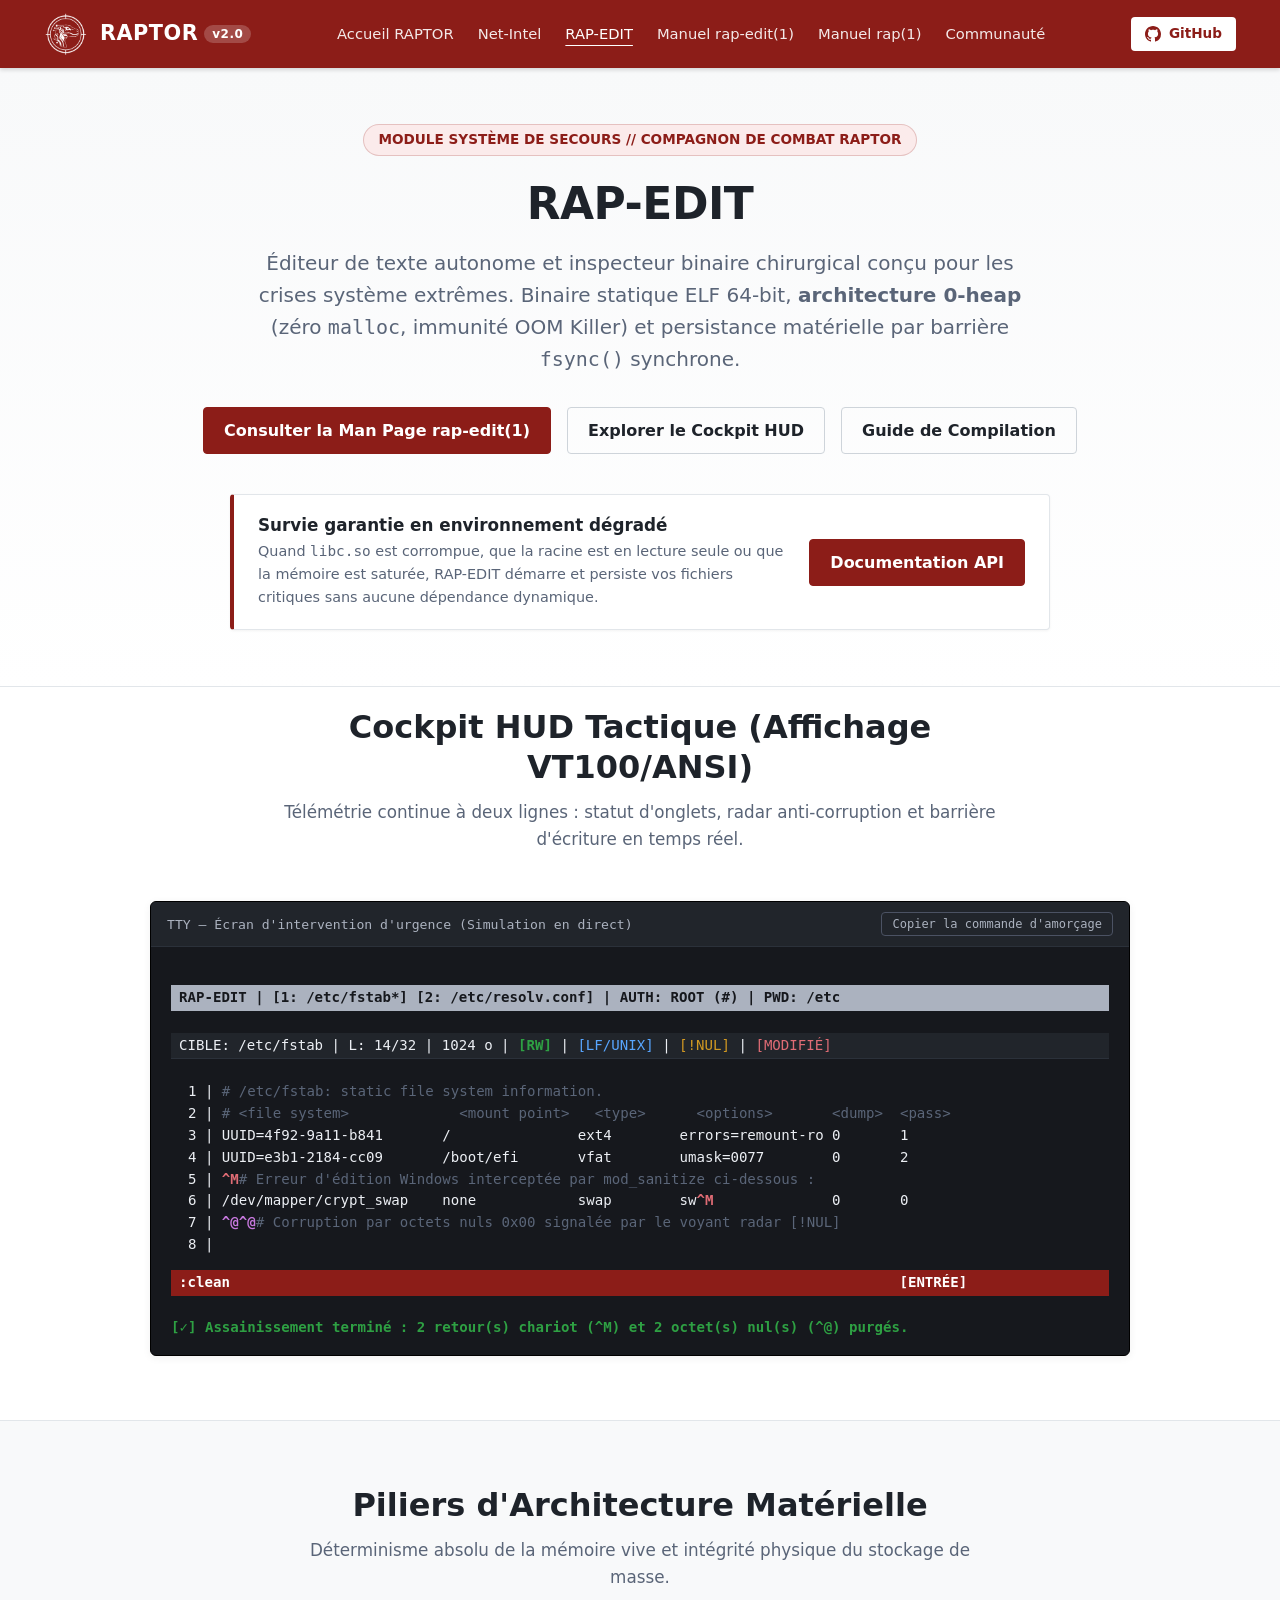
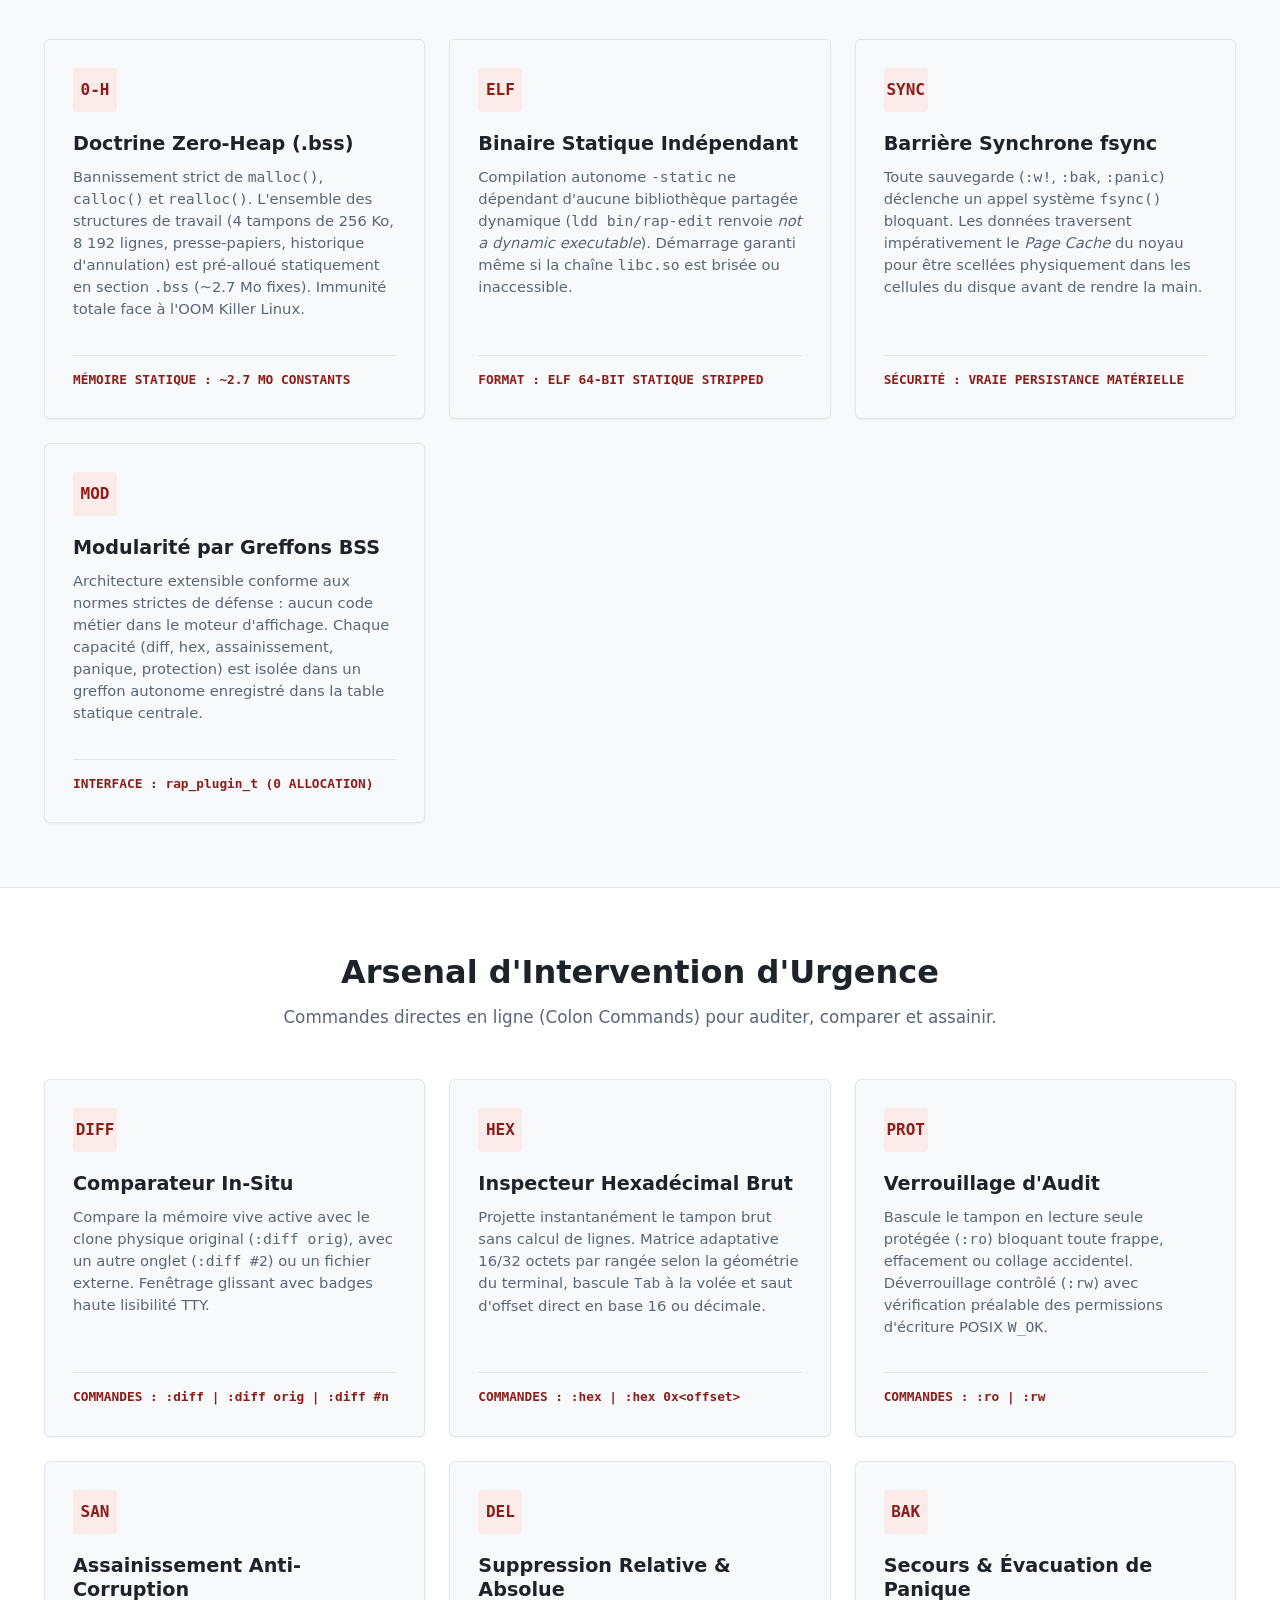
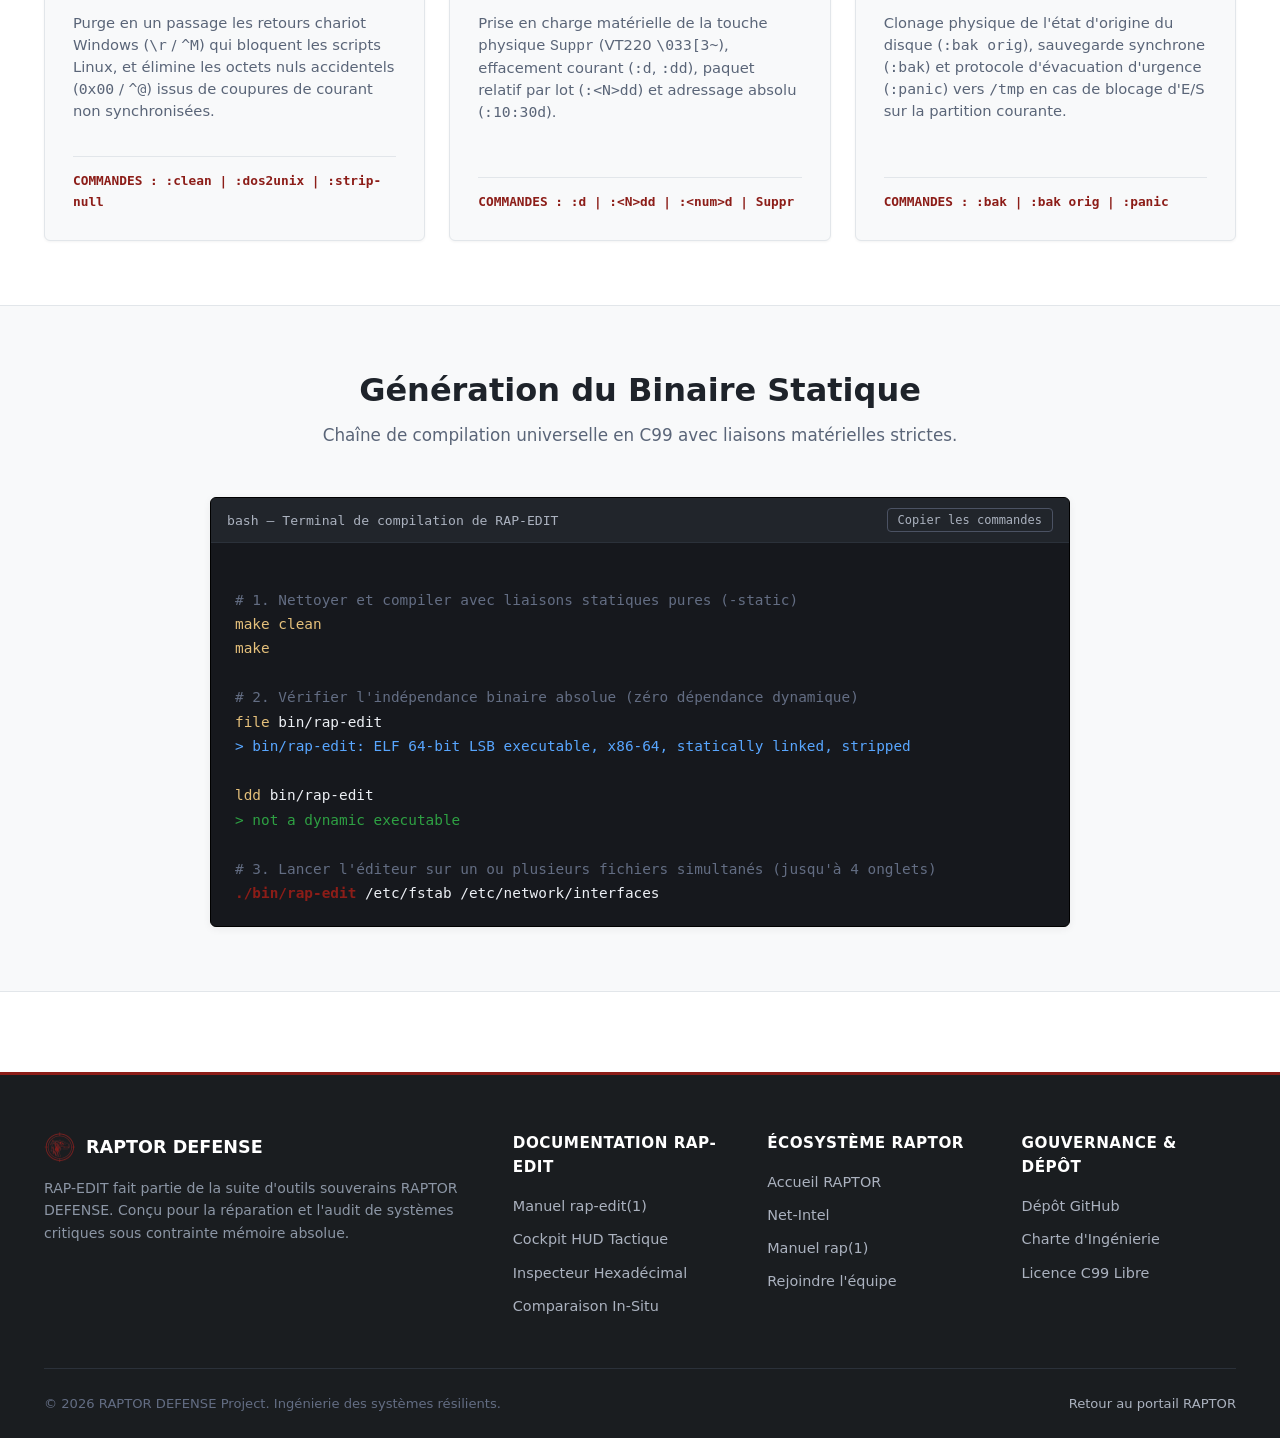
==== docs/rap-editor/index.html @ 2ef3d3d4 "ajout de rap-editor web ajout de rap-editor web" ====
<!-- ==========================================================================
 * NOM DU SCRIPT   : docs/rap-editor/index.html
 * RÉVISION        : Rev 1.0 (2026-11-01)
 * PROJET          : RAPTOR DEFENSE v2.0 // Vitrine & Manifeste RAP-EDIT
 * RESPONSABILITÉ  : Page d'accueil officielle du compagnon de sauvetage RAP-EDIT.
 *                   Présentation de la doctrine 0-heap, simulation du Cockpit HUD,
 *                   grille des 6 modules de crise et guide de compilation statique.
 *
 * BLOC DESCRIPTIF DES NOUVELLES INTÉGRATIONS (Rev 1.0) :
 *   - Intégration du simulateur visuel TTY (.man-viewer-box) reproduisant fidèlement
 *     le Cockpit HUD à 2 lignes (onglets, droits [RO]/[RW], radar anti-corruption).
 *   - Grille des 4 piliers d'ingénierie (0-Heap BSS, Binaire ELF statique, fsync, O(1)).
 *   - Matrice des 6 outils d'intervention d'urgence (:diff, :hex, :ro/:rw, :clean, etc.).
 *   - Menu responsive unifié pointant vers le socle RAPTOR et le manuel dédié.
 * ========================================================================== -->
<!DOCTYPE html>
<html lang="fr">
<head>
    <meta charset="UTF-8">
    <meta name="viewport" content="width=device-width, initial-scale=1.0">
    <title>RAP-EDIT // Éditeur & Inspecteur de Secours (RAPTOR DEFENSE)</title>
    <meta name="description" content="Éditeur de texte et d'inspection binaire de secours pour Linux. Binaire statique ELF 64-bit autonome, architecture 0-heap BSS et barrière fsync.">
    <link rel="stylesheet" href="../css/raptor-core.css">
    <link rel="icon" type="image/png" href="../raptor-icon.png">
</head>
<body>

    <!-- ======================================================================
         1. EN-TÊTE INSTITUTIONNEL UNIFIÉ
         ====================================================================== -->
    <header class="raptor-header">
        <div class="container">
            <a href="../index.html" class="raptor-brand">
                <img src="../raptor-icon.png" alt="Logo Officiel RAPTOR DEFENSE">
                <span>RAPTOR<span class="version-badge">v2.0</span></span>
            </a>

            <nav class="raptor-nav" id="raptorNav">
                <a href="../index.html">Accueil RAPTOR</a>
                <a href="../intel.html">Net-Intel</a>
                <a href="index.html" class="active">RAP-EDIT</a>
                <a href="man.html">Manuel rap-edit(1)</a>
                <a href="../man.html">Manuel rap(1)</a>
                <a href="../community.html">Communauté</a>
            </nav>

            <div class="raptor-header-actions">
                <a href="https://github.com/BINOKUB-GAME/RAPTOR" target="_blank" rel="noopener" class="btn-github">
                    <svg width="16" height="16" viewBox="0 0 24 24" fill="currentColor">
                        <path d="M12 0C5.37 0 0 5.37 0 12c0 5.31 3.435 9.795 8.205 11.385.6.105.825-.255.825-.57 0-.285-.015-1.23-.015-2.235-3.015.555-3.795-.735-4.035-1.41-.135-.345-.72-1.41-1.23-1.695-.42-.225-1.02-.78-.015-.795.945-.015 1.62.87 1.845 1.23 1.08 1.815 2.805 1.305 3.495.99.105-.78.42-1.305.765-1.605-2.67-.3-5.46-1.335-5.46-5.925 0-1.305.465-2.385 1.23-3.225-.12-.3-.54-1.53.12-3.18 0 0 1.005-.315 3.3 1.23.96-.27 1.98-.405 3-.405s2.04.135 3 .405c2.295-1.56 3.3-1.23 3.3-1.23.66 1.65.24 2.88.12 3.18.765.84 1.23 1.905 1.23 3.225 0 4.605-2.805 5.625-5.475 5.925.435.375.81 1.095.81 2.22 0 1.605-.015 2.895-.015 3.3 0 .315.225.69.825.57A12.02 12.02 0 0 0 24 12c0-6.63-5.37-12-12-12z"/>
                    </svg>
                    GitHub
                </a>

                <button class="raptor-hamburger" id="navToggle" aria-label="Afficher le menu" aria-expanded="false">
                    <span></span>
                    <span></span>
                    <span></span>
                </button>
            </div>
        </div>
    </header>

    <!-- ======================================================================
         2. BANNIÈRE HERO & DOCTRINE OPÉRATIONNELLE
         ====================================================================== -->
    <section class="raptor-hero">
        <div class="container">
            <div class="raptor-hero-badge">
                MODULE SYSTÈME DE SECOURS // COMPAGNON DE COMBAT RAPTOR
            </div>
            <h1>RAP-EDIT</h1>
            <p class="raptor-hero-subtitle">
                Éditeur de texte autonome et inspecteur binaire chirurgical conçu pour les crises système extrêmes.
                Binaire statique ELF 64-bit, <strong>architecture 0-heap</strong> (zéro <code>malloc</code>, immunité OOM Killer)
                et persistance matérielle par barrière <code>fsync()</code> synchrone.
            </p>

            <div class="raptor-hero-actions">
                <a href="man.html" class="btn-primary">Consulter la Man Page rap-edit(1)</a>
                <a href="#cockpit" class="btn-secondary">Explorer le Cockpit HUD</a>
                <a href="#compilation" class="btn-secondary">Guide de Compilation</a>
            </div>

            <div class="raptor-join-banner">
                <div class="raptor-join-content">
                    <h3>Survie garantie en environnement dégradé</h3>
                    <p>
                        Quand <code>libc.so</code> est corrompue, que la racine est en lecture seule ou que la mémoire est saturée,
                        RAP-EDIT démarre et persiste vos fichiers critiques sans aucune dépendance dynamique.
                    </p>
                </div>
                <a href="man.html" class="btn-primary" style="white-space: nowrap;">Documentation API</a>
            </div>
        </div>
    </section>

    <!-- ======================================================================
         3. SIMULATEUR TTY DU COCKPIT HUD
         ====================================================================== -->
    <section class="raptor-section" id="cockpit" style="padding-top: 20px;">
        <div class="container">
            <div class="section-header">
                <h2>Cockpit HUD Tactique (Affichage VT100/ANSI)</h2>
                <p>Télémétrie continue à deux lignes : statut d'onglets, radar anti-corruption et barrière d'écriture en temps réel.</p>
            </div>

            <div class="man-viewer-box" style="max-width: 980px; margin: 0 auto;">
                <div class="man-viewer-header">
                    <span class="man-viewer-title">TTY — Écran d'intervention d'urgence (Simulation en direct)</span>
                    <button class="man-btn-copy" onclick="navigator.clipboard.writeText('./bin/rap-edit /etc/fstab /etc/resolv.conf')">Copier la commande d'amorçage</button>
                </div>
                <div class="man-content" style="padding: 16px 20px; font-size: 0.88rem; line-height: 1.55;">
<span style="background-color: #ABB2BF; color: #16181D; font-weight: bold; display: block; padding: 2px 8px; width: 100%;">RAP-EDIT | [1: /etc/fstab*] [2: /etc/resolv.conf] | AUTH: ROOT (#) | PWD: /etc</span>
<span style="background-color: #21252B; color: #ECEFF4; display: block; padding: 2px 8px; width: 100%; border-bottom: 1px solid #2B313A;">CIBLE: /etc/fstab | L: 14/32 | 1024 o | <span style="color: #2EA043; font-weight: bold;">[RW]</span> | <span style="color: #58A6FF;">[LF/UNIX]</span> | <span style="color: #D29922;">[!NUL]</span> | <span style="color: #E06C75;">[MODIFIÉ]</span></span>
  1 | <span style="color: #5A6578;"># /etc/fstab: static file system information.</span>
  2 | <span style="color: #5A6578;"># &lt;file system&gt;             &lt;mount point&gt;   &lt;type&gt;      &lt;options&gt;       &lt;dump&gt;  &lt;pass&gt;</span>
  3 | UUID=4f92-9a11-b841       /               ext4        errors=remount-ro 0       1
  4 | UUID=e3b1-2184-cc09       /boot/efi       vfat        umask=0077        0       2
  5 | <span style="color: #E06C75; font-weight: bold;">^M</span><span style="color: #5A6578;"># Erreur d'édition Windows interceptée par mod_sanitize ci-dessous :</span>
  6 | /dev/mapper/crypt_swap    none            swap        sw<span style="color: #E06C75; font-weight: bold;">^M</span>              0       0
  7 | <span style="color: #C678DD; font-weight: bold;">^@^@</span><span style="color: #5A6578;"># Corruption par octets nuls 0x00 signalée par le voyant radar [!NUL]</span>
  8 |
<span style="background-color: #8C1D18; color: #FFFFFF; font-weight: bold; display: block; padding: 2px 8px; margin-top: 14px;">:clean                                                                               [ENTRÉE]</span>
<span style="color: #2EA043; font-weight: bold;">[✓] Assainissement terminé : 2 retour(s) chariot (^M) et 2 octet(s) nul(s) (^@) purgés.</span></div>
            </div>
        </div>
    </section>

    <!-- ======================================================================
         4. LES 4 PILIERS D'INGÉNIERIE SOUVERAINE
         ====================================================================== -->
    <section class="raptor-section" style="background-color: var(--color-bg-surface); border-top: 1px solid var(--color-border); border-bottom: 1px solid var(--color-border);">
        <div class="container">
            <div class="section-header">
                <h2>Piliers d'Architecture Matérielle</h2>
                <p>Déterminisme absolu de la mémoire vive et intégrité physique du stockage de masse.</p>
            </div>

            <div class="cards-grid">
                <div class="raptor-card">
                    <div class="card-icon">0-H</div>
                    <h3>Doctrine Zero-Heap (.bss)</h3>
                    <p>
                        Bannissement strict de <code>malloc()</code>, <code>calloc()</code> et <code>realloc()</code>.
                        L'ensemble des structures de travail (4 tampons de 256 Ko, 8 192 lignes, presse-papiers, historique d'annulation)
                        est pré-alloué statiquement en section <code>.bss</code> (~2.7 Mo fixes). Immunité totale face à l'OOM Killer Linux.
                    </p>
                    <div class="card-footer-tag">MÉMOIRE STATIQUE : ~2.7 MO CONSTANTS</div>
                </div>

                <div class="raptor-card">
                    <div class="card-icon">ELF</div>
                    <h3>Binaire Statique Indépendant</h3>
                    <p>
                        Compilation autonome <code>-static</code> ne dépendant d'aucune bibliothèque partagée dynamique
                        (<code>ldd bin/rap-edit</code> renvoie <em>not a dynamic executable</em>). Démarrage garanti même si la chaîne
                        <code>libc.so</code> est brisée ou inaccessible.
                    </p>
                    <div class="card-footer-tag">FORMAT : ELF 64-BIT STATIQUE STRIPPED</div>
                </div>

                <div class="raptor-card">
                    <div class="card-icon">SYNC</div>
                    <h3>Barrière Synchrone fsync</h3>
                    <p>
                        Toute sauvegarde (<code>:w!</code>, <code>:bak</code>, <code>:panic</code>) déclenche un appel système <code>fsync()</code>
                        bloquant. Les données traversent impérativement le <em>Page Cache</em> du noyau pour être scellées physiquement
                        dans les cellules du disque avant de rendre la main.
                    </p>
                    <div class="card-footer-tag">SÉCURITÉ : VRAIE PERSISTANCE MATÉRIELLE</div>
                </div>

                <div class="raptor-card">
                    <div class="card-icon">MOD</div>
                    <h3>Modularité par Greffons BSS</h3>
                    <p>
                        Architecture extensible conforme aux normes strictes de défense : aucun code métier dans le moteur d'affichage.
                        Chaque capacité (diff, hex, assainissement, panique, protection) est isolée dans un greffon autonome
                        enregistré dans la table statique centrale.
                    </p>
                    <div class="card-footer-tag">INTERFACE : rap_plugin_t (0 ALLOCATION)</div>
                </div>
            </div>
        </div>
    </section>

    <!-- ======================================================================
         5. LA BOÎTE À OUTILS DE CRISE (COMMANDES TACTIQUES)
         ====================================================================== -->
    <section class="raptor-section">
        <div class="container">
            <div class="section-header">
                <h2>Arsenal d'Intervention d'Urgence</h2>
                <p>Commandes directes en ligne (Colon Commands) pour auditer, comparer et assainir.</p>
            </div>

            <div class="cards-grid">
                <div class="raptor-card">
                    <div class="card-icon">DIFF</div>
                    <h3>Comparateur In-Situ</h3>
                    <p>
                        Compare la mémoire vive active avec le clone physique original (<code>:diff orig</code>), avec un autre onglet
                        (<code>:diff #2</code>) ou un fichier externe. Fenêtrage glissant avec badges haute lisibilité TTY.
                    </p>
                    <div class="card-footer-tag">COMMANDES : :diff | :diff orig | :diff #n</div>
                </div>

                <div class="raptor-card">
                    <div class="card-icon">HEX</div>
                    <h3>Inspecteur Hexadécimal Brut</h3>
                    <p>
                        Projette instantanément le tampon brut sans calcul de lignes. Matrice adaptative 16/32 octets par rangée selon la géométrie du terminal, bascule <kbd>Tab</kbd> à la volée et saut d'offset direct en base 16 ou décimale.
                    </p>
                    <div class="card-footer-tag">COMMANDES : :hex | :hex 0x&lt;offset&gt;</div>
                </div>

                <div class="raptor-card">
                    <div class="card-icon">PROT</div>
                    <h3>Verrouillage d'Audit</h3>
                    <p>
                        Bascule le tampon en lecture seule protégée (<code>:ro</code>) bloquant toute frappe, effacement ou collage accidentel.
                        Déverrouillage contrôlé (<code>:rw</code>) avec vérification préalable des permissions d'écriture POSIX <code>W_OK</code>.
                    </p>
                    <div class="card-footer-tag">COMMANDES : :ro | :rw</div>
                </div>

                <div class="raptor-card">
                    <div class="card-icon">SAN</div>
                    <h3>Assainissement Anti-Corruption</h3>
                    <p>
                        Purge en un passage les retours chariot Windows (<code>\r</code> / <code>^M</code>) qui bloquent les scripts Linux,
                        et élimine les octets nuls accidentels (<code>0x00</code> / <code>^@</code>) issus de coupures de courant non synchronisées.
                    </p>
                    <div class="card-footer-tag">COMMANDES : :clean | :dos2unix | :strip-null</div>
                </div>

                <div class="raptor-card">
                    <div class="card-icon">DEL</div>
                    <h3>Suppression Relative & Absolue</h3>
                    <p>
                        Prise en charge matérielle de la touche physique <kbd>Suppr</kbd> (VT220 <code>\033[3~</code>), effacement courant
                        (<code>:d</code>, <code>:dd</code>), paquet relatif par lot (<code>:&lt;N&gt;dd</code>) et adressage absolu (<code>:10:30d</code>).
                    </p>
                    <div class="card-footer-tag">COMMANDES : :d | :&lt;N&gt;dd | :&lt;num&gt;d | Suppr</div>
                </div>

                <div class="raptor-card">
                    <div class="card-icon">BAK</div>
                    <h3>Secours & Évacuation de Panique</h3>
                    <p>
                        Clonage physique de l'état d'origine du disque (<code>:bak orig</code>), sauvegarde synchrone (<code>:bak</code>)
                        et protocole d'évacuation d'urgence (<code>:panic</code>) vers <code>/tmp</code> en cas de blocage d'E/S sur la partition courante.
                    </p>
                    <div class="card-footer-tag">COMMANDES : :bak | :bak orig | :panic</div>
                </div>
            </div>
        </div>
    </section>

    <!-- ======================================================================
         6. COMPILATION & ESSAIS TACTIQUES
         ====================================================================== -->
    <section class="raptor-section" id="compilation" style="background-color: var(--color-bg-surface); border-top: 1px solid var(--color-border); border-bottom: 1px solid var(--color-border);">
        <div class="container">
            <div class="section-header">
                <h2>Génération du Binaire Statique</h2>
                <p>Chaîne de compilation universelle en C99 avec liaisons matérielles strictes.</p>
            </div>

            <div class="man-viewer-box" style="max-width: 860px; margin: 0 auto;">
                <div class="man-viewer-header">
                    <span class="man-viewer-title">bash — Terminal de compilation de RAP-EDIT</span>
                    <button class="man-btn-copy" onclick="navigator.clipboard.writeText('make clean\nmake\n./bin/rap-edit /etc/fstab')">Copier les commandes</button>
                </div>
                <div class="man-content" style="padding: 20px 24px;">
<span style="color: #636D83;"># 1. Nettoyer et compiler avec liaisons statiques pures (-static)</span>
<span style="color: #E5C07B;">make clean</span>
<span style="color: #E5C07B;">make</span>

<span style="color: #636D83;"># 2. Vérifier l'indépendance binaire absolue (zéro dépendance dynamique)</span>
<span style="color: #E5C07B;">file</span> bin/rap-edit
<span style="color: #58A6FF;">&gt; bin/rap-edit: ELF 64-bit LSB executable, x86-64, statically linked, stripped</span>

<span style="color: #E5C07B;">ldd</span> bin/rap-edit
<span style="color: #2EA043;">&gt; not a dynamic executable</span>

<span style="color: #636D83;"># 3. Lancer l'éditeur sur un ou plusieurs fichiers simultanés (jusqu'à 4 onglets)</span>
<span style="color: #8C1D18; font-weight: bold;">./bin/rap-edit</span> /etc/fstab /etc/network/interfaces</div>
            </div>
        </div>
    </section>

    <!-- ======================================================================
         7. PIED DE PAGE INSTITUTIONNEL
         ====================================================================== -->
    <footer class="raptor-footer">
        <div class="container">
            <div class="footer-grid">
                <div class="footer-col">
                    <div style="display: flex; align-items: center; gap: 10px; margin-bottom: 14px;">
                        <img src="../raptor-icon.png" alt="RAPTOR Logo" style="height: 32px; width: 32px; border-radius: 50%;">
                        <span style="color: #FFFFFF; font-weight: 700; font-size: 1.1rem;">RAPTOR DEFENSE</span>
                    </div>
                    <p style="font-size: 0.88rem; line-height: 1.6; color: #8C96A5;">
                        RAP-EDIT fait partie de la suite d'outils souverains RAPTOR DEFENSE.
                        Conçu pour la réparation et l'audit de systèmes critiques sous contrainte mémoire absolue.
                    </p>
                </div>

                <div class="footer-col">
                    <h5>Documentation RAP-EDIT</h5>
                    <ul>
                        <li><a href="man.html">Manuel rap-edit(1)</a></li>
                        <li><a href="man.html#hud">Cockpit HUD Tactique</a></li>
                        <li><a href="man.html#hex">Inspecteur Hexadécimal</a></li>
                        <li><a href="man.html#diff">Comparaison In-Situ</a></li>
                    </ul>
                </div>

                <div class="footer-col">
                    <h5>Écosystème RAPTOR</h5>
                    <ul>
                        <li><a href="../index.html">Accueil RAPTOR</a></li>
                        <li><a href="../intel.html">Net-Intel</a></li>
                        <li><a href="../man.html">Manuel rap(1)</a></li>
                        <li><a href="../community.html">Rejoindre l'équipe</a></li>
                    </ul>
                </div>

                <div class="footer-col">
                    <h5>Gouvernance & Dépôt</h5>
                    <ul>
                        <li><a href="https://github.com/BINOKUB-GAME/RAPTOR" target="_blank" rel="noopener">Dépôt GitHub</a></li>
                        <li><a href="../community.html#charte">Charte d'Ingénierie</a></li>
                        <li><a href="../community.html#licence">Licence C99 Libre</a></li>
                    </ul>
                </div>
            </div>

            <div class="footer-bottom">
                <div>&copy; 2026 RAPTOR DEFENSE Project. Ingénierie des systèmes résilients.</div>
                <div><a href="../index.html" style="color: #ABB2BF;">Retour au portail RAPTOR</a></div>
            </div>
        </div>
    </footer>

    <script>
        (function() {
            var toggle = document.getElementById('navToggle');
            var nav = document.getElementById('raptorNav');
            if (toggle && nav) {
                toggle.addEventListener('click', function() {
                    var isOpen = nav.classList.toggle('open');
                    toggle.setAttribute('aria-expanded', isOpen);
                });
            }
        })();
    </script>
</body>
</html>
---- docs/css/raptor-core.css ----
/* ============================================================================
 * NOM DU SCRIPT   : docs/css/raptor-core.css
 * RÉVISION        : Rev 1.4
 * PROJET          : RAPTOR DEFENSE v2.0 // Portail Officiel & Hub Développeurs
 * RESPONSABILITÉ  : Socle stylistique global, variables graphiques souveraines,
 *                   architecture de mise en page institutionnelle,
 *                   composants de navigation (Desktop & Hamburger Mobile),
 *                   simulateur de terminal, analyseur Net-Intel et grilles.
 *
 * BLOC DESCRIPTIF DES NOUVELLES INTÉGRATIONS (Rev 1.4) :
 *   - Intégration du composant menu hamburger responsive (.raptor-hamburger)
 *     pour navigation mobile sans débordement sur 5 liens.
 *   - Déploiement fluide du panneau de navigation mobile (.raptor-nav.open).
 *   - Intégration de l'interface d'investigation médico-légale Net-Intel :
 *     * Boîte de saisie d'audit IP (.intel-search-card, .intel-input-group).
 *     * Boutons d'échantillons rapides (.intel-quick-btn).
 *     * Jauge de score de risque dynamique (.threat-meter, .threat-badge).
 *     * Fiche d'investigation forensique typée terminal (.intel-report-box).
 *     * Tableau comparatif de souveraineté (.intel-compare-table).
 *
 * SECTIONS NUMÉROTÉES :
 *   1. VARIABLES CSS & PALETTE OFFICIELLE
 *   2. RÉINITIALISATION & SOCLE TYPOGRAPHIQUE
 *   3. EN-TÊTE INSTITUTIONNEL & NAVIGATION RESPONSIVE
 *   4. BANNIÈRE HERO & APPEL AUX DÉVELOPPEURS
 *   5. GRILLE MODULAIRE DES PILIERS TECHNIQUES
 *   6. CONTENEURS TECHNIQUES & RENDU MAN PAGES UNIX
 *   7. MODULE FORENSIQUE NET-INTEL & ANALYSE IP
 *   8. STRUCTURE FAQ À DOUBLE COLONNE (STICKY SIDEBAR)
 *   9. PIED DE PAGE & BADGES COMMUNAUTAIRES
 *  10. ADAPTATION RESPONSIVE (MEDIA QUERIES MOBILE & CELL)
 * ============================================================================
 */

/* ============================================================================
 * 1. VARIABLES CSS & PALETTE OFFICIELLE
 * ============================================================================
 */
:root {
    --color-primary-red       : #8C1D18;
    --color-primary-hover     : #A8231E;
    --color-accent-red        : #B71C1C;
    --color-subtle-red        : #FBEBEB;

    --color-bg-main           : #FFFFFF;
    --color-bg-surface        : #F8F9FA;
    --color-bg-subtle         : #F1F3F5;
    --color-border            : #E2E6EA;
    --color-border-dark       : #CED4DA;

    --color-text-main         : #1E232A;
    --color-text-muted        : #5A6578;
    --color-text-light        : #8C96A5;

    --color-term-bg           : #16181D;
    --color-term-text         : #ECEFF4;
    --color-term-prompt       : #8C1D18;
    --color-term-green        : #2EA043;
    --color-term-amber        : #D29922;
    --color-term-blue         : #58A6FF;

    --font-sans               : system-ui, -apple-system, "Segoe UI", Roboto, "Helvetica Neue", Arial, sans-serif;
    --font-mono               : "JetBrains Mono", "Fira Code", "DejaVu Sans Mono", "Courier New", monospace;

    --header-height           : 68px;
    --container-max-width     : 1240px;
    --border-radius-sm        : 4px;
    --border-radius-md        : 6px;
    --shadow-subtle           : 0 1px 3px rgba(0, 0, 0, 0.05);
    --shadow-card             : 0 2px 8px rgba(0, 0, 0, 0.06);
    --transition-standard     : 0.2s ease-in-out;
}

/* ============================================================================
 * 2. RÉINITIALISATION & SOCLE TYPOGRAPHIQUE
 * ============================================================================
 */
*, *::before, *::after {
    box-sizing: border-box;
    margin: 0;
    padding: 0;
}

html, body {
    width: 100%;
    max-width: 100%;
    overflow-x: hidden;
}

html {
    font-size: 16px;
    scroll-behavior: smooth;
    scroll-padding-top: calc(var(--header-height) + 20px);
}

body {
    font-family: var(--font-sans);
    background-color: var(--color-bg-main);
    color: var(--color-text-main);
    line-height: 1.6;
    -webkit-font-smoothing: antialiased;
    -moz-osx-font-smoothing: grayscale;
}

a {
    color: var(--color-primary-red);
    text-decoration: none;
    transition: color var(--transition-standard);
}

a:hover {
    color: var(--color-primary-hover);
    text-decoration: underline;
}

h1, h2, h3, h4 {
    font-weight: 700;
    line-height: 1.25;
    color: var(--color-text-main);
}

h1 { font-size: 2.25rem; margin-bottom: 1rem; }
h2 { font-size: 1.75rem; margin-bottom: 0.75rem; }
h3 { font-size: 1.25rem; margin-bottom: 0.5rem; }

p {
    margin-bottom: 1rem;
    color: var(--color-text-main);
}

code, pre {
    font-family: var(--font-mono);
}

.container {
    width: 100%;
    max-width: var(--container-max-width);
    margin-left: auto;
    margin-right: auto;
    padding-left: 24px;
    padding-right: 24px;
}

/* ============================================================================
 * 3. EN-TÊTE INSTITUTIONNEL & NAVIGATION RESPONSIVE
 * ============================================================================
 */
.raptor-header {
    background-color: var(--color-primary-red);
    height: var(--header-height);
    position: sticky;
    top: 0;
    z-index: 1000;
    box-shadow: 0 2px 4px rgba(0, 0, 0, 0.15);
}

.raptor-header .container {
    height: 100%;
    display: flex;
    align-items: center;
    justify-content: space-between;
    position: relative;
}

.raptor-brand {
    display: flex;
    align-items: center;
    gap: 12px;
    color: #FFFFFF;
    font-weight: 800;
    font-size: 1.3rem;
    letter-spacing: 0.5px;
    text-decoration: none !important;
}

.raptor-brand img {
    height: 44px;
    width: 44px;
    object-fit: contain;
    border-radius: 50%;
    filter: brightness(0) invert(1);
}

.raptor-brand span {
    color: #FFFFFF;
}

.raptor-brand .version-badge {
    font-size: 0.75rem;
    font-weight: 600;
    background-color: rgba(255, 255, 255, 0.2);
    padding: 2px 8px;
    border-radius: 12px;
    margin-left: 6px;
    vertical-align: middle;
}

.raptor-nav {
    display: flex;
    align-items: center;
    gap: 24px;
}

.raptor-nav a {
    color: #FFFFFF;
    font-size: 0.92rem;
    font-weight: 500;
    opacity: 0.9;
    text-decoration: none;
    transition: opacity var(--transition-standard);
    white-space: nowrap;
}

.raptor-nav a:hover,
.raptor-nav a.active {
    opacity: 1;
    text-decoration: underline;
    text-underline-offset: 6px;
}

.raptor-header-actions {
    display: flex;
    align-items: center;
    gap: 12px;
}

.raptor-search-box {
    position: relative;
    display: flex;
    align-items: center;
}

.raptor-search-box input {
    background-color: rgba(255, 255, 255, 0.15);
    border: 1px solid rgba(255, 255, 255, 0.3);
    border-radius: var(--border-radius-sm);
    padding: 6px 12px 6px 32px;
    font-size: 0.85rem;
    color: #FFFFFF;
    width: 170px;
    transition: width var(--transition-standard), background-color var(--transition-standard);
}

.raptor-search-box input::placeholder {
    color: rgba(255, 255, 255, 0.7);
}

.raptor-search-box input:focus {
    outline: none;
    background-color: #FFFFFF;
    color: var(--color-text-main);
    width: 210px;
}

.raptor-search-box svg {
    position: absolute;
    left: 10px;
    width: 14px;
    height: 14px;
    fill: rgba(255, 255, 255, 0.7);
    pointer-events: none;
}

.btn-github {
    display: inline-flex;
    align-items: center;
    gap: 8px;
    background-color: #FFFFFF;
    color: var(--color-primary-red);
    font-weight: 600;
    font-size: 0.85rem;
    padding: 6px 14px;
    border-radius: var(--border-radius-sm);
    transition: background-color var(--transition-standard), color var(--transition-standard);
    text-decoration: none !important;
}

.btn-github:hover {
    background-color: var(--color-bg-surface);
    color: var(--color-primary-hover);
}

/* Bouton hamburger mobile */
.raptor-hamburger {
    display: none;
    background: transparent;
    border: 1px solid rgba(255, 255, 255, 0.3);
    border-radius: var(--border-radius-sm);
    cursor: pointer;
    padding: 6px 8px;
    flex-direction: column;
    justify-content: center;
    gap: 4px;
    width: 38px;
    height: 34px;
    transition: background-color var(--transition-standard);
}

.raptor-hamburger:hover {
    background-color: rgba(255, 255, 255, 0.15);
}

.raptor-hamburger span {
    display: block;
    width: 100%;
    height: 2px;
    background-color: #FFFFFF;
    border-radius: 1px;
    transition: transform var(--transition-standard), opacity var(--transition-standard);
}

/* ============================================================================
 * 4. BANNIÈRE HERO & APPEL AUX DÉVELOPPEURS
 * ============================================================================
 */
.raptor-hero {
    background: linear-gradient(180deg, var(--color-bg-surface) 0%, var(--color-bg-main) 100%);
    border-bottom: 1px solid var(--color-border);
    padding: 56px 0;
    text-align: center;
}

.raptor-hero-badge {
    display: inline-flex;
    align-items: center;
    gap: 6px;
    background-color: var(--color-subtle-red);
    color: var(--color-primary-red);
    font-size: 0.85rem;
    font-weight: 600;
    padding: 4px 14px;
    border-radius: 20px;
    border: 1px solid rgba(140, 29, 24, 0.2);
    margin-bottom: 20px;
}

.raptor-hero h1 {
    font-size: 2.75rem;
    letter-spacing: -0.5px;
    margin-bottom: 16px;
}

.raptor-hero-subtitle {
    font-size: 1.25rem;
    color: var(--color-text-muted);
    max-width: 780px;
    margin: 0 auto 32px auto;
}

.raptor-hero-actions {
    display: flex;
    justify-content: center;
    align-items: center;
    gap: 16px;
    flex-wrap: wrap;
    margin-bottom: 40px;
}

.btn-primary {
    background-color: var(--color-primary-red);
    color: #FFFFFF;
    font-weight: 600;
    font-size: 1rem;
    padding: 10px 20px;
    border-radius: var(--border-radius-sm);
    border: 1px solid var(--color-primary-red);
    transition: background-color var(--transition-standard);
    text-decoration: none !important;
    display: inline-flex;
    align-items: center;
    justify-content: center;
    cursor: pointer;
}

.btn-primary:hover {
    background-color: var(--color-primary-hover);
    color: #FFFFFF;
}

.btn-secondary {
    background-color: transparent;
    color: var(--color-text-main);
    font-weight: 600;
    font-size: 1rem;
    padding: 10px 20px;
    border-radius: var(--border-radius-sm);
    border: 1px solid var(--color-border-dark);
    transition: all var(--transition-standard);
    text-decoration: none !important;
    display: inline-flex;
    align-items: center;
    justify-content: center;
    cursor: pointer;
}

.btn-secondary:hover {
    background-color: var(--color-bg-surface);
    border-color: var(--color-text-main);
}

.raptor-join-banner {
    max-width: 820px;
    margin: 0 auto;
    background-color: #FFFFFF;
    border: 1px solid var(--color-border);
    border-left: 4px solid var(--color-primary-red);
    padding: 20px 24px;
    border-radius: var(--border-radius-sm);
    box-shadow: var(--shadow-subtle);
    display: flex;
    align-items: center;
    justify-content: space-between;
    text-align: left;
    gap: 20px;
}

.raptor-join-content h3 {
    font-size: 1.05rem;
    margin-bottom: 4px;
}

.raptor-join-content p {
    font-size: 0.9rem;
    color: var(--color-text-muted);
    margin-bottom: 0;
}

/* ============================================================================
 * 5. GRILLE MODULAIRE DES PILIERS TECHNIQUES
 * ============================================================================
 */
.raptor-section {
    padding: 64px 0;
}

.section-header {
    text-align: center;
    max-width: 720px;
    margin: 0 auto 48px auto;
}

.section-header h2 {
    font-size: 2rem;
    margin-bottom: 12px;
}

.section-header p {
    color: var(--color-text-muted);
    font-size: 1.05rem;
}

.cards-grid {
    display: grid;
    grid-template-columns: repeat(auto-fit, minmax(340px, 1fr));
    gap: 24px;
}

.raptor-card {
    background-color: var(--color-bg-surface);
    border: 1px solid var(--color-border);
    border-radius: var(--border-radius-md);
    padding: 28px;
    box-shadow: var(--shadow-subtle);
    transition: transform var(--transition-standard), box-shadow var(--transition-standard);
    display: flex;
    flex-direction: column;
}

.raptor-card:hover {
    transform: translateY(-2px);
    box-shadow: var(--shadow-card);
    border-color: var(--color-border-dark);
}

.card-icon {
    width: 44px;
    height: 44px;
    border-radius: var(--border-radius-sm);
    background-color: var(--color-subtle-red);
    color: var(--color-primary-red);
    display: flex;
    align-items: center;
    justify-content: center;
    margin-bottom: 20px;
    font-weight: 700;
    font-family: var(--font-mono);
}

.raptor-card h3 {
    font-size: 1.2rem;
    margin-bottom: 10px;
}

.raptor-card p {
    font-size: 0.92rem;
    color: var(--color-text-muted);
    line-height: 1.5;
    flex-grow: 1;
}

.card-footer-tag {
    margin-top: 18px;
    padding-top: 14px;
    border-top: 1px solid var(--color-border);
    font-size: 0.8rem;
    font-family: var(--font-mono);
    color: var(--color-primary-red);
    font-weight: 600;
}

/* ============================================================================
 * 6. CONTENEURS TECHNIQUES & RENDU MAN PAGES UNIX
 * ============================================================================
 */
.man-selector-bar {
    display: flex;
    align-items: center;
    justify-content: space-between;
    gap: 16px;
    margin-bottom: 24px;
    background-color: #FFFFFF;
    padding: 14px 18px;
    border: 1px solid var(--color-border);
    border-radius: var(--border-radius-sm);
    flex-wrap: wrap;
}

.man-search-group {
    display: flex;
    align-items: center;
    gap: 10px;
    flex: 1 1 360px;
}

.man-search-group input {
    flex: 1;
    padding: 8px 12px;
    font-family: var(--font-mono);
    font-size: 0.85rem;
    border: 1px solid var(--color-border-dark);
    border-radius: var(--border-radius-sm);
    min-width: 160px;
}

.man-btn-group {
    display: flex;
    gap: 6px;
}

.man-btn-group button {
    padding: 8px 14px;
    font-size: 0.85rem;
    cursor: pointer;
}

.man-dropdowns-group {
    display: flex;
    align-items: center;
    gap: 16px;
    flex-wrap: wrap;
}

.man-select-field {
    display: flex;
    align-items: center;
    gap: 8px;
}

.man-select-field label {
    font-size: 0.88rem;
    font-weight: 600;
    color: var(--color-text-main);
    white-space: nowrap;
}

.man-select {
    padding: 7px 12px;
    font-family: var(--font-mono);
    font-size: 0.85rem;
    border: 1px solid var(--color-border-dark);
    border-radius: var(--border-radius-sm);
    background-color: #FFFFFF;
    color: var(--color-text-main);
    max-width: 100%;
}

.man-select:focus {
    outline: 2px solid var(--color-primary-red);
    outline-offset: -1px;
}

.man-viewer-box {
    background-color: var(--color-term-bg);
    border: 1px solid #000000;
    border-radius: var(--border-radius-md);
    box-shadow: var(--shadow-card);
    overflow: hidden;
    width: 100%;
}

.man-viewer-header {
    background-color: #21252B;
    padding: 10px 16px;
    display: flex;
    align-items: center;
    justify-content: space-between;
    border-bottom: 1px solid #2B313A;
    gap: 12px;
}

.man-viewer-title {
    color: #ABB2BF;
    font-family: var(--font-mono);
    font-size: 0.82rem;
    white-space: nowrap;
    overflow: hidden;
    text-overflow: ellipsis;
}

.man-btn-copy {
    background: transparent;
    border: 1px solid #4B5263;
    color: #ABB2BF;
    padding: 4px 10px;
    font-size: 0.75rem;
    border-radius: var(--border-radius-sm);
    cursor: pointer;
    font-family: var(--font-mono);
    transition: all var(--transition-standard);
    white-space: nowrap;
    flex-shrink: 0;
}

.man-btn-copy:hover {
    color: #FFFFFF;
    border-color: #ABB2BF;
}

.man-content {
    padding: 24px 28px;
    color: var(--color-term-text);
    font-family: var(--font-mono);
    font-size: 0.9rem;
    line-height: 1.7;
    overflow-x: auto;
    white-space: pre-wrap;
    word-break: break-word;
}

.man-section-heading {
    color: #E06C75;
    font-weight: 700;
    display: block;
    margin-top: 18px;
    margin-bottom: 6px;
    text-transform: uppercase;
}

.man-section-heading:first-of-type {
    margin-top: 0;
}

.man-flag {
    color: #E5C07B;
}

/* ============================================================================
 * 7. MODULE FORENSIQUE NET-INTEL & ANALYSE IP
 * ============================================================================
 */
.intel-search-card {
    background-color: #FFFFFF;
    border: 1px solid var(--color-border);
    border-radius: var(--border-radius-md);
    padding: 32px;
    box-shadow: var(--shadow-card);
    max-width: 860px;
    margin: -32px auto 40px auto;
    position: relative;
    z-index: 10;
}

.intel-input-group {
    display: flex;
    gap: 12px;
    margin-bottom: 16px;
}

.intel-input-group input {
    flex: 1;
    font-family: var(--font-mono);
    font-size: 1.1rem;
    padding: 12px 16px;
    border: 2px solid var(--color-border-dark);
    border-radius: var(--border-radius-sm);
    color: var(--color-text-main);
    transition: border-color var(--transition-standard);
}

.intel-input-group input:focus {
    outline: none;
    border-color: var(--color-primary-red);
}

.intel-quick-samples {
    display: flex;
    align-items: center;
    gap: 8px;
    flex-wrap: wrap;
    font-size: 0.85rem;
    color: var(--color-text-muted);
}

.intel-quick-btn {
    background-color: var(--color-bg-subtle);
    border: 1px solid var(--color-border);
    padding: 4px 10px;
    border-radius: var(--border-radius-sm);
    font-family: var(--font-mono);
    font-size: 0.8rem;
    cursor: pointer;
    color: var(--color-text-main);
    transition: background-color var(--transition-standard);
}

.intel-quick-btn:hover {
    background-color: #E2E6EA;
    color: var(--color-primary-red);
}

.threat-badge {
    display: inline-flex;
    align-items: center;
    gap: 6px;
    font-family: var(--font-mono);
    font-size: 0.85rem;
    font-weight: 700;
    padding: 4px 12px;
    border-radius: 4px;
    text-transform: uppercase;
}

.threat-badge-danger {
    background-color: #FFEBE9;
    color: #CF222E;
    border: 1px solid #FF8182;
}

.threat-badge-warning {
    background-color: #FFF8C5;
    color: #9A6700;
    border: 1px solid #D4A72C;
}

.threat-badge-clean {
    background-color: #DAFBE1;
    color: #1A7F37;
    border: 1px solid #4AC26B;
}

.threat-badge-private {
    background-color: #DDF4FF;
    color: #0969DA;
    border: 1px solid #54AEFF;
}

.intel-stats-grid {
    display: grid;
    grid-template-columns: repeat(auto-fit, minmax(240px, 1fr));
    gap: 20px;
    margin-bottom: 48px;
}

.intel-stat-box {
    background-color: var(--color-bg-surface);
    border: 1px solid var(--color-border);
    border-radius: var(--border-radius-md);
    padding: 20px;
    text-align: center;
}

.intel-stat-val {
    font-size: 2rem;
    font-weight: 800;
    font-family: var(--font-mono);
    color: var(--color-primary-red);
    margin-bottom: 4px;
}

.intel-stat-lbl {
    font-size: 0.85rem;
    color: var(--color-text-muted);
    text-transform: uppercase;
    letter-spacing: 0.5px;
}

.intel-compare-table {
    width: 100%;
    border-collapse: collapse;
    margin: 24px 0;
    background-color: #FFFFFF;
    border: 1px solid var(--color-border);
    border-radius: var(--border-radius-md);
    overflow: hidden;
}

.intel-compare-table th, 
.intel-compare-table td {
    padding: 14px 18px;
    text-align: left;
    border-bottom: 1px solid var(--color-border);
    font-size: 0.92rem;
}

.intel-compare-table th {
    background-color: var(--color-bg-surface);
    font-weight: 700;
    color: var(--color-text-main);
}

.intel-compare-table tr:last-child td {
    border-bottom: none;
}

/* ============================================================================
 * 8. STRUCTURE FAQ À DOUBLE COLONNE (STICKY SIDEBAR)
 * ============================================================================
 */
.faq-layout {
    display: grid;
    grid-template-columns: 280px 1fr;
    gap: 40px;
    align-items: start;
}

.faq-sidebar {
    position: sticky;
    top: calc(var(--header-height) + 24px);
    background-color: var(--color-bg-surface);
    border: 1px solid var(--color-border);
    border-radius: var(--border-radius-md);
    padding: 20px;
    max-height: calc(100vh - var(--header-height) - 48px);
    overflow-y: auto;
}

.faq-sidebar h4 {
    font-size: 0.95rem;
    text-transform: uppercase;
    letter-spacing: 0.5px;
    color: var(--color-text-muted);
    margin-bottom: 14px;
    padding-bottom: 8px;
    border-bottom: 1px solid var(--color-border);
}

.faq-toc-list {
    list-style: none;
}

.faq-toc-list li {
    margin-bottom: 8px;
}

.faq-toc-list a {
    display: block;
    font-size: 0.88rem;
    color: var(--color-text-main);
    padding: 4px 8px;
    border-radius: var(--border-radius-sm);
    text-decoration: none;
    border-left: 2px solid transparent;
}

.faq-toc-list a:hover {
    background-color: #FFFFFF;
    color: var(--color-primary-red);
    border-left-color: var(--color-primary-red);
}

.faq-toc-list a.active {
    background-color: var(--color-subtle-red);
    color: var(--color-primary-red);
    font-weight: 600;
    border-left-color: var(--color-primary-red);
}

.faq-content {
    background-color: #FFFFFF;
}

.faq-group {
    margin-bottom: 48px;
}

.faq-group h3 {
    font-size: 1.4rem;
    border-bottom: 2px solid var(--color-subtle-red);
    padding-bottom: 10px;
    margin-bottom: 24px;
    color: var(--color-primary-red);
}

.faq-item {
    margin-bottom: 28px;
    border-bottom: 1px solid var(--color-border);
    padding-bottom: 24px;
}

.faq-item:last-child {
    border-bottom: none;
}

.faq-item h4 {
    font-size: 1.15rem;
    margin-bottom: 10px;
}

/* ============================================================================
 * 9. PIED DE PAGE & BADGES COMMUNAUTAIRES
 * ============================================================================
 */
.raptor-footer {
    background-color: #1A1D20;
    color: #ABB2BF;
    padding: 56px 0 24px 0;
    border-top: 3px solid var(--color-primary-red);
    margin-top: 80px;
    font-size: 0.9rem;
}

.footer-grid {
    display: grid;
    grid-template-columns: 2fr 1fr 1fr 1fr;
    gap: 40px;
    margin-bottom: 40px;
}

.footer-col h5 {
    color: #FFFFFF;
    font-size: 0.95rem;
    text-transform: uppercase;
    letter-spacing: 0.5px;
    margin-bottom: 16px;
}

.footer-col ul {
    list-style: none;
}

.footer-col ul li {
    margin-bottom: 10px;
}

.footer-col a {
    color: #ABB2BF;
    text-decoration: none;
}

.footer-col a:hover {
    color: #FFFFFF;
    text-decoration: underline;
}

.footer-bottom {
    padding-top: 24px;
    border-top: 1px solid #2B313A;
    display: flex;
    justify-content: space-between;
    align-items: center;
    font-size: 0.82rem;
    color: #636D83;
}

/* ============================================================================
 * 10. ADAPTATION RESPONSIVE (MEDIA QUERIES MOBILE & CELL)
 * ============================================================================
 */
@media (max-width: 992px) {
    .faq-layout {
        grid-template-columns: 1fr;
    }

    .faq-sidebar {
        position: static;
        max-height: none;
        margin-bottom: 32px;
    }

    .footer-grid {
        grid-template-columns: 1fr 1fr;
    }
}

@media (max-width: 768px) {
    /* Header mobile compact avec hamburger */
    .raptor-header {
        height: auto;
        padding: 10px 0;
    }

    .raptor-header .container {
        display: flex;
        flex-wrap: wrap;
        align-items: center;
        justify-content: space-between;
        padding-left: 16px;
        padding-right: 16px;
    }

    .raptor-brand {
        font-size: 1.15rem;
    }

    .raptor-brand img {
        height: 36px;
        width: 36px;
    }

    .raptor-header-actions {
        gap: 8px;
    }

    .raptor-search-box {
        display: none;
    }

    .btn-github {
        padding: 5px 10px;
        font-size: 0.78rem;
    }

    /* Affichage du bouton hamburger sur mobile */
    .raptor-hamburger {
        display: flex;
    }

    /* Le menu de navigation se déplie verticalement */
    .raptor-nav {
        display: none;
        flex-direction: column;
        width: 100%;
        gap: 6px;
        border-top: 1px solid rgba(255, 255, 255, 0.2);
        padding-top: 12px;
        margin-top: 10px;
    }

    .raptor-nav.open {
        display: flex;
        animation: navSlideDown 0.2s ease-out forwards;
    }

    @keyframes navSlideDown {
        from { opacity: 0; transform: translateY(-8px); }
        to { opacity: 1; transform: translateY(0); }
    }

    .raptor-nav a {
        font-size: 0.95rem;
        padding: 10px 14px;
        border-radius: var(--border-radius-sm);
        background-color: rgba(255, 255, 255, 0.1);
        text-align: left;
        width: 100%;
        opacity: 0.95;
    }

    .raptor-nav a.active {
        background-color: rgba(255, 255, 255, 0.28);
        text-decoration: none;
        font-weight: 700;
        opacity: 1;
        border-left: 3px solid #FFFFFF;
    }

    /* Net-Intel Mobile */
    .intel-search-card {
        padding: 20px 16px;
        margin-top: -20px;
    }

    .intel-input-group {
        flex-direction: column;
        gap: 10px;
    }

    .intel-input-group input {
        font-size: 1rem;
        padding: 10px 12px;
    }

    .intel-input-group button {
        width: 100%;
        padding: 12px;
    }

    /* Man Page Mobile */
    .man-selector-bar {
        flex-direction: column;
        align-items: stretch;
        padding: 12px;
        gap: 12px;
    }

    .man-search-group {
        flex: none;
        flex-direction: column;
        align-items: stretch;
        width: 100%;
        gap: 8px;
    }

    .man-search-group input {
        width: 100%;
        height: 38px;
    }

    .man-btn-group {
        display: flex;
        gap: 8px;
        width: 100%;
    }

    .man-btn-group button {
        flex: 1;
    }

    .man-dropdowns-group {
        flex-direction: column;
        align-items: stretch;
        width: 100%;
        gap: 10px;
    }

    .man-select-field {
        flex-direction: column;
        align-items: stretch;
        gap: 4px;
    }

    .man-select-field label {
        font-size: 0.82rem;
    }

    .man-select {
        width: 100%;
    }

    .man-content {
        padding: 16px 14px;
        font-size: 0.74rem;
        line-height: 1.5;
    }

    /* Hero & divers */
    .raptor-hero {
        padding: 32px 0 40px 0;
    }

    .raptor-hero-badge {
        font-size: 0.75rem;
        padding: 4px 10px;
        line-height: 1.4;
    }

    .raptor-hero h1 {
        font-size: 1.85rem;
    }

    .raptor-hero-subtitle {
        font-size: 0.98rem;
        margin-bottom: 24px;
    }

    .raptor-join-banner {
        flex-direction: column;
        align-items: flex-start;
        gap: 14px;
    }

    .cards-grid {
        grid-template-columns: 1fr;
    }

    .footer-grid {
        grid-template-columns: 1fr;
    }

    .footer-bottom {
        flex-direction: column;
        gap: 12px;
        text-align: center;
    }
}
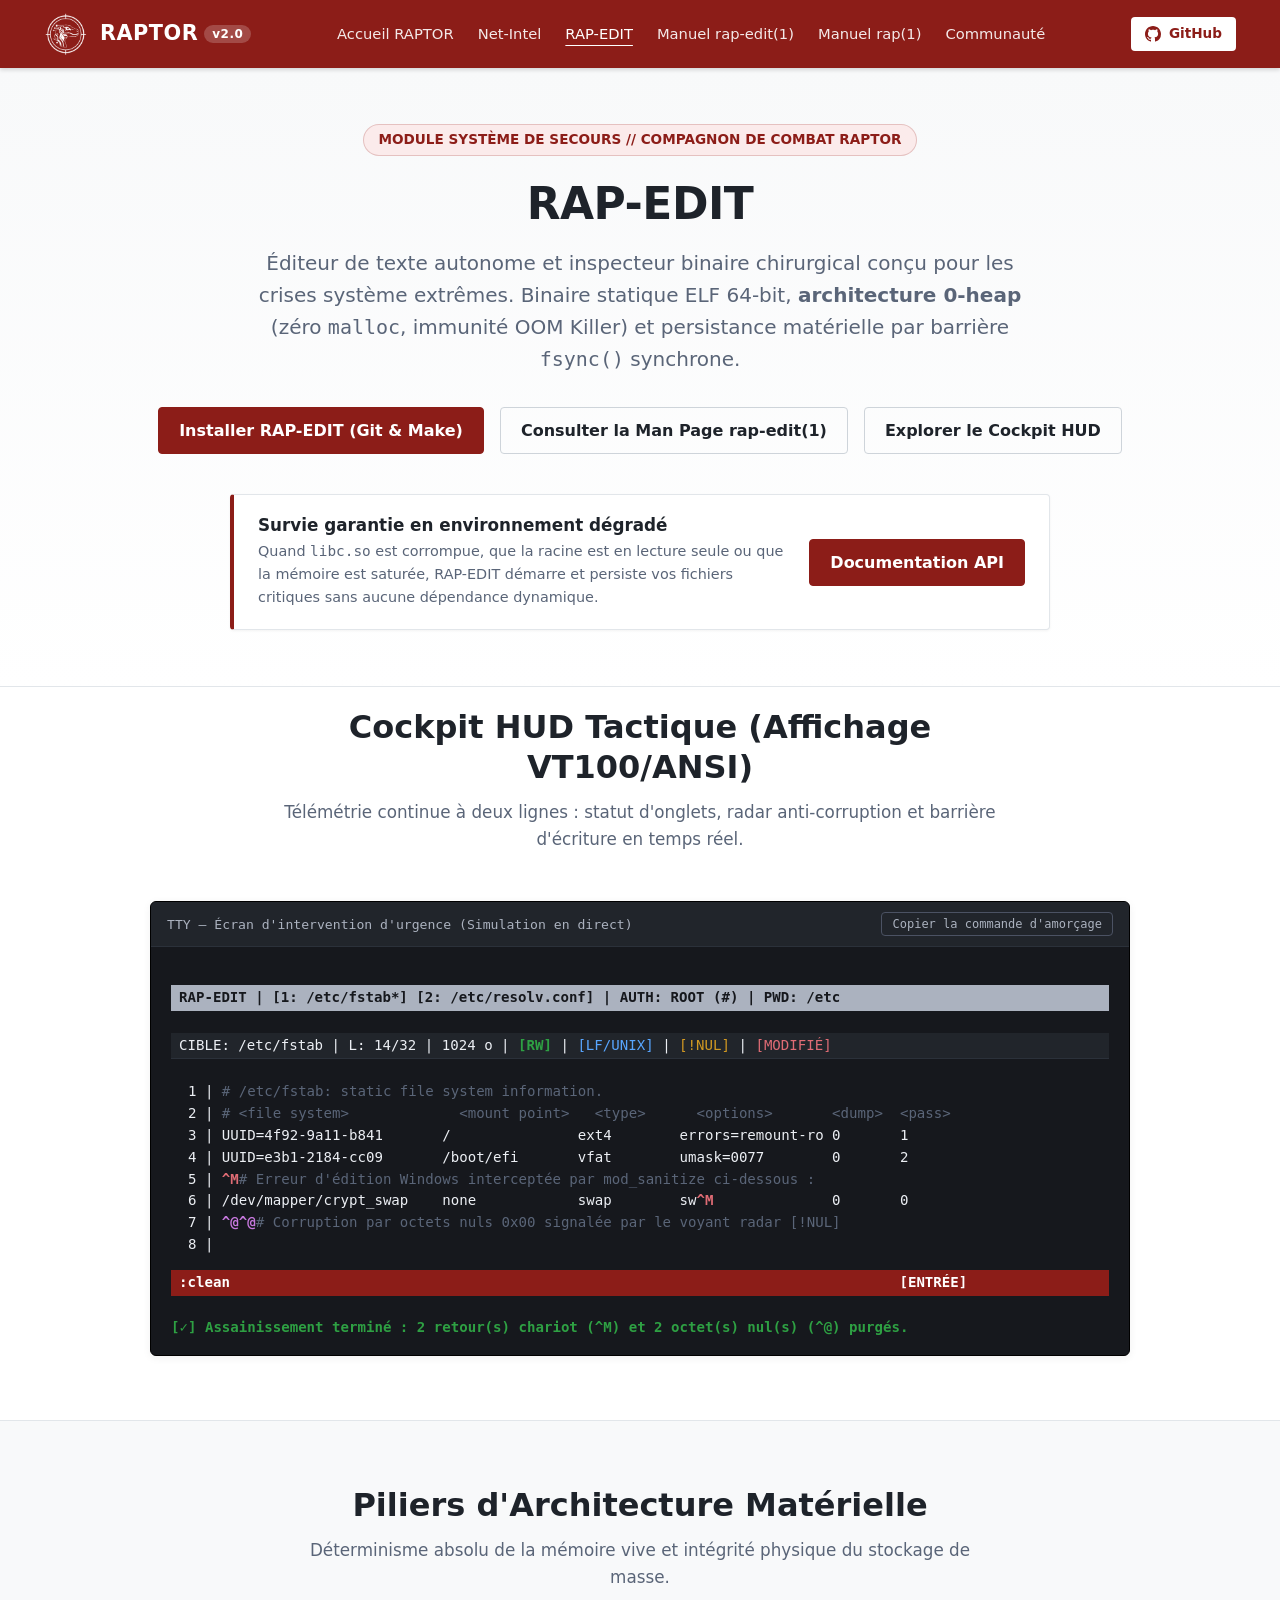
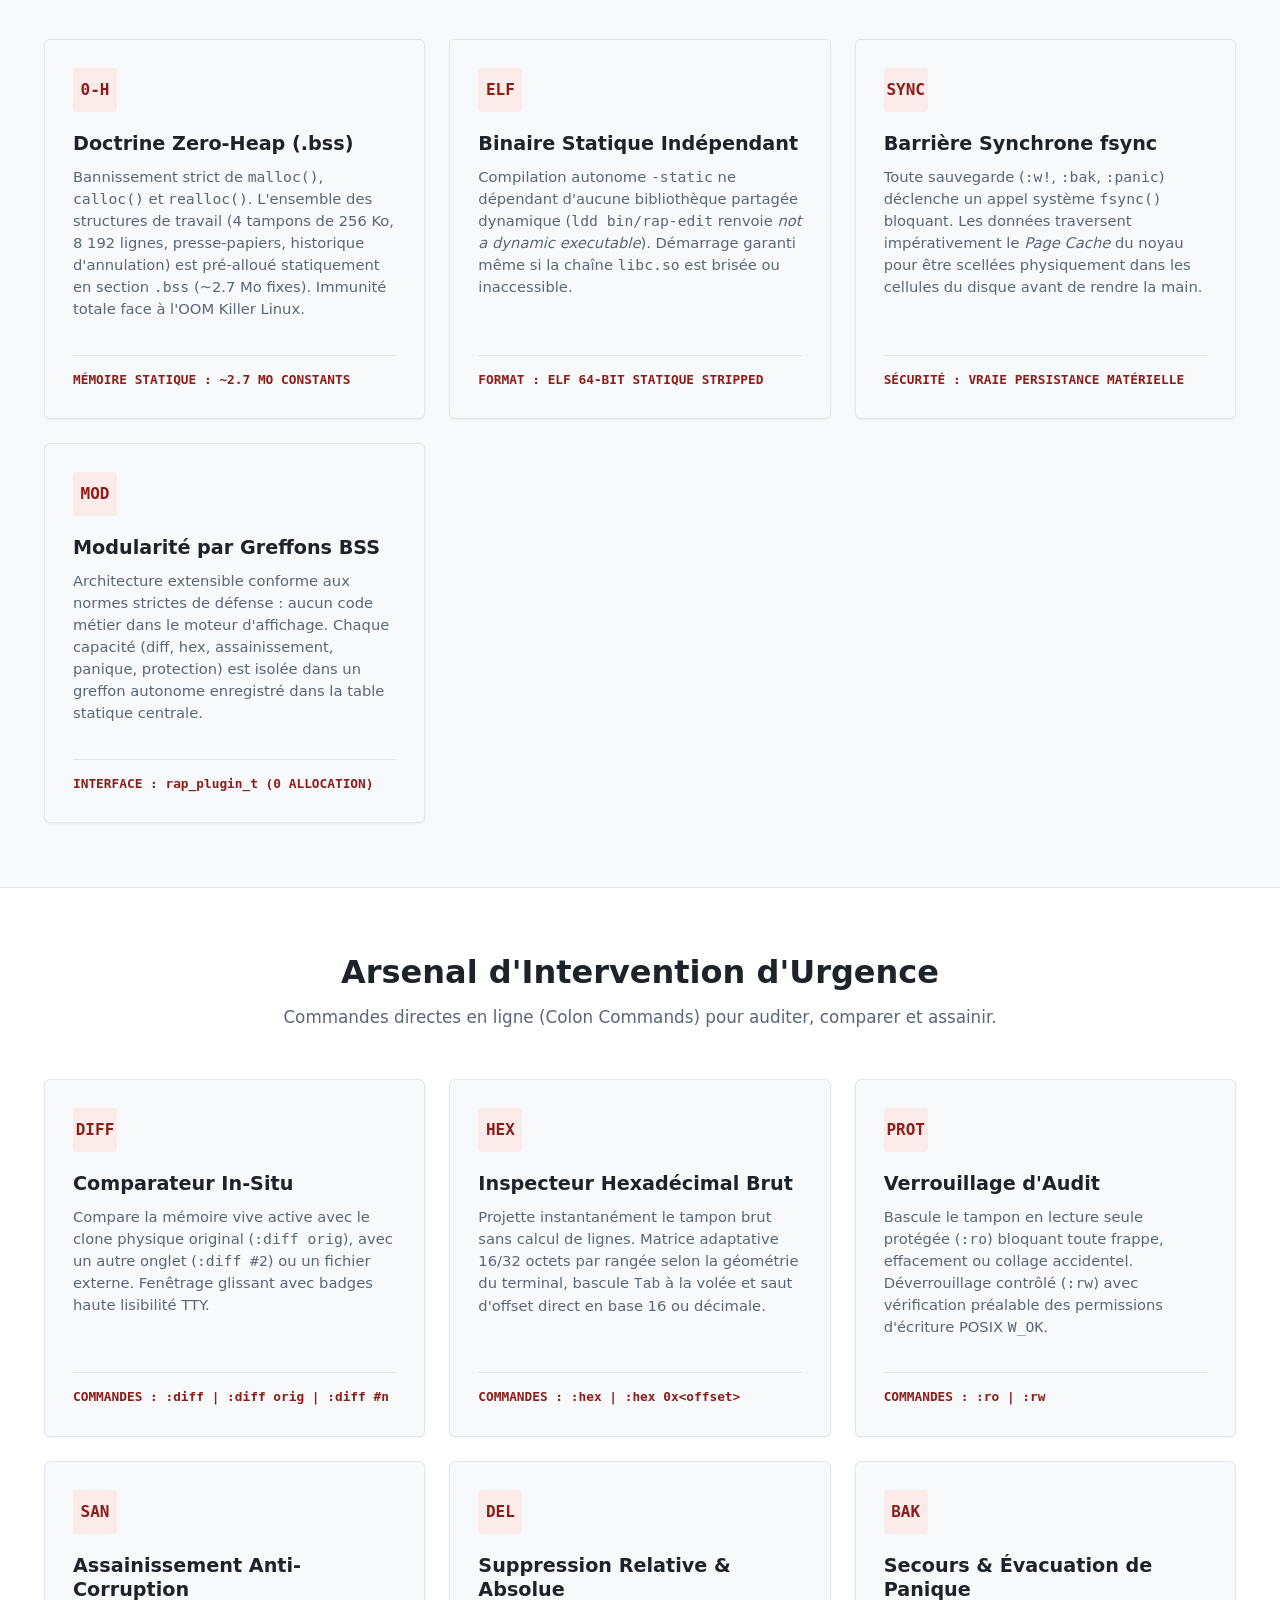
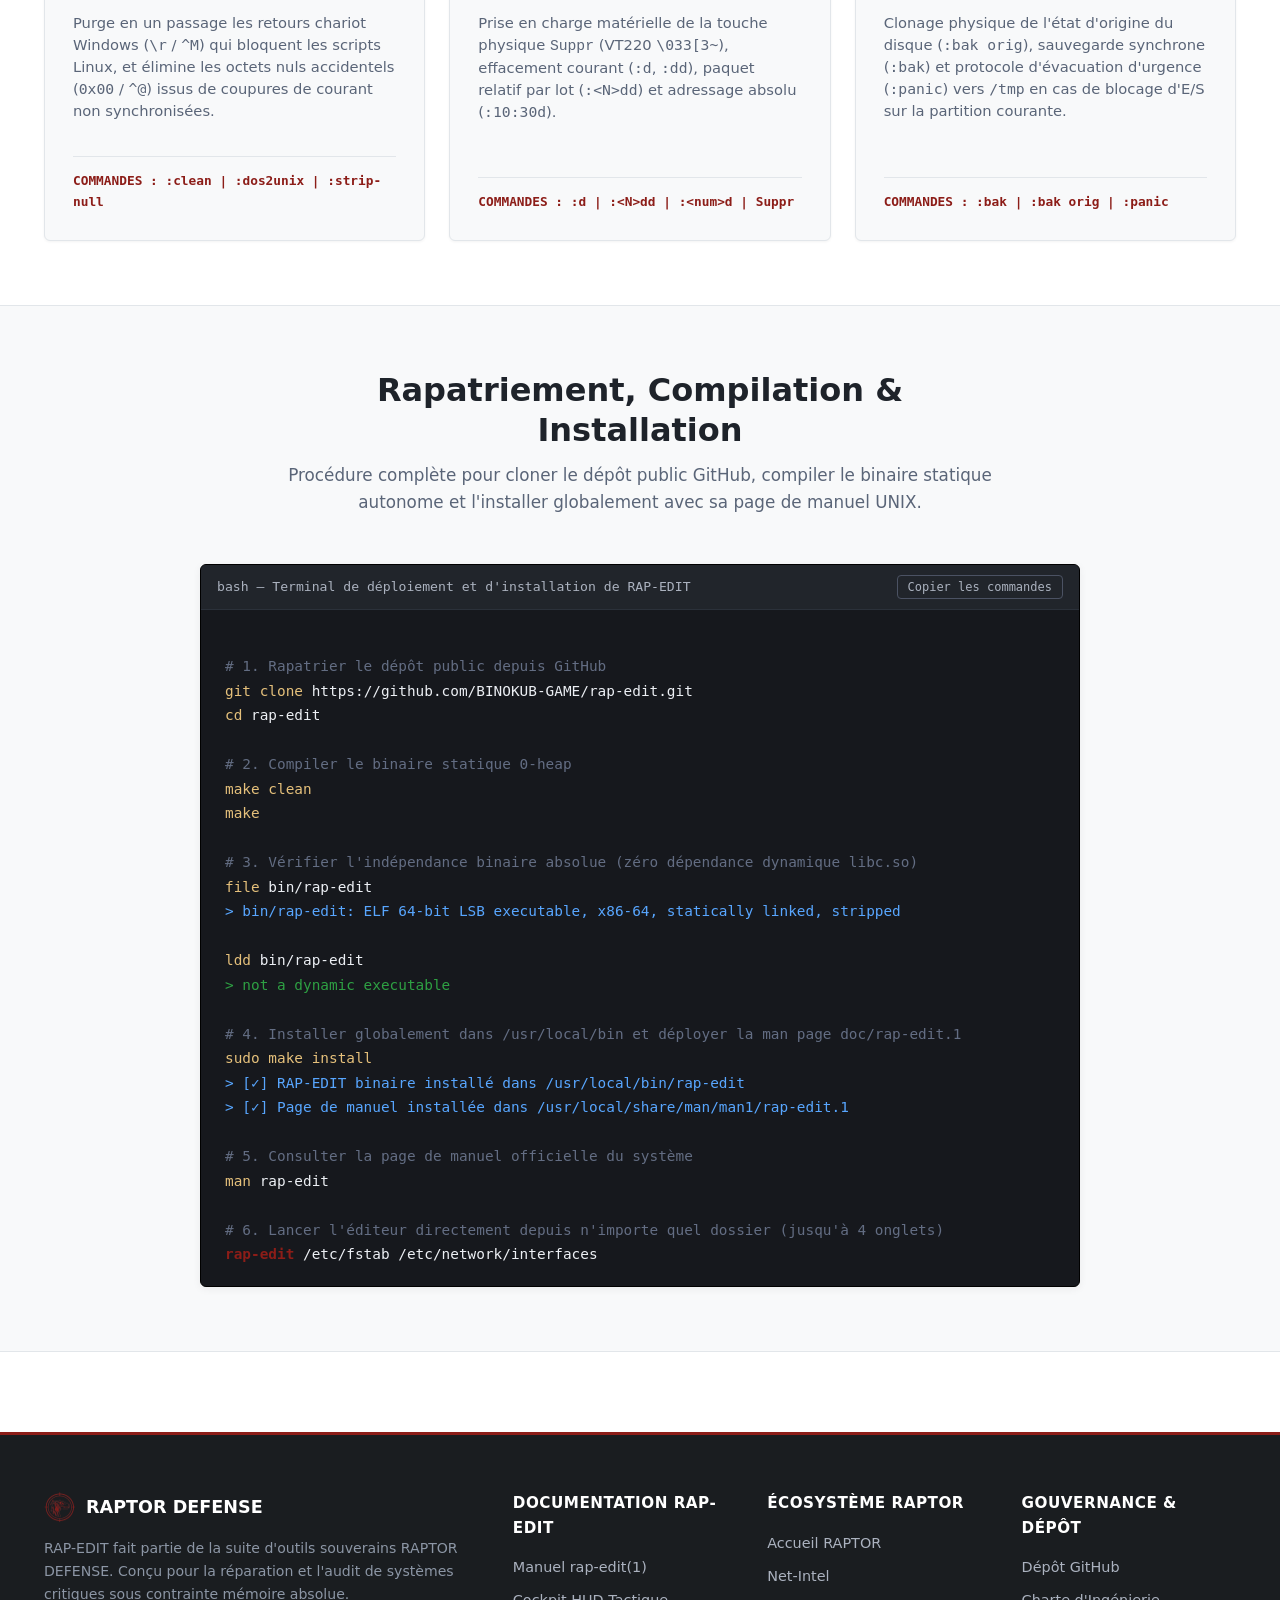
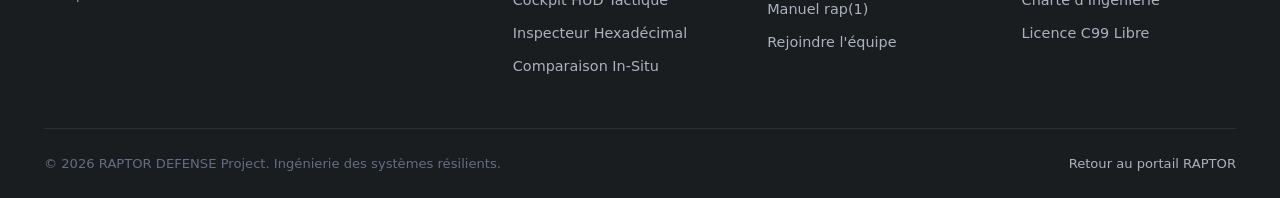
==== commit 81b8d079: "ajout de la partie install ajout de la partie install" ====
--- a/docs/rap-editor/index.html
+++ b/docs/rap-editor/index.html
@@ -1,17 +1,17 @@
 <!-- ==========================================================================
  * NOM DU SCRIPT   : docs/rap-editor/index.html
- * RÉVISION        : Rev 1.0 (2026-11-01)
+ * RÉVISION        : Rev 1.1 (2026-11-02)
  * PROJET          : RAPTOR DEFENSE v2.0 // Vitrine & Manifeste RAP-EDIT
  * RESPONSABILITÉ  : Page d'accueil officielle du compagnon de sauvetage RAP-EDIT.
  *                   Présentation de la doctrine 0-heap, simulation du Cockpit HUD,
  *                   grille des 6 modules de crise et guide de compilation statique.
  *
- * BLOC DESCRIPTIF DES NOUVELLES INTÉGRATIONS (Rev 1.0) :
- *   - Intégration du simulateur visuel TTY (.man-viewer-box) reproduisant fidèlement
- *     le Cockpit HUD à 2 lignes (onglets, droits [RO]/[RW], radar anti-corruption).
- *   - Grille des 4 piliers d'ingénierie (0-Heap BSS, Binaire ELF statique, fsync, O(1)).
- *   - Matrice des 6 outils d'intervention d'urgence (:diff, :hex, :ro/:rw, :clean, etc.).
- *   - Menu responsive unifié pointant vers le socle RAPTOR et le manuel dédié.
+ * BLOC DESCRIPTIF DES NOUVELLES INTÉGRATIONS (Rev 1.1) :
+ *   - Intégration du guide complet pas-à-pas pour les utilisateurs :
+ *     clonage public GitHub, compilation 0-heap, installation système (sudo make install)
+ *     et déploiement de la page de manuel UNIX rap-edit(1).
+ *   - Mise à jour du terminal interactif de déploiement et des boutons de copie rapide.
+ *   - Actualisation des liens et boutons d'action Hero vers la procédure d'installation.
  * ========================================================================== -->
 <!DOCTYPE html>
 <html lang="fr">
@@ -77,9 +77,9 @@
             </p>
 
             <div class="raptor-hero-actions">
-                <a href="man.html" class="btn-primary">Consulter la Man Page rap-edit(1)</a>
+                <a href="#installation" class="btn-primary">Installer RAP-EDIT (Git &amp; Make)</a>
+                <a href="man.html" class="btn-secondary">Consulter la Man Page rap-edit(1)</a>
                 <a href="#cockpit" class="btn-secondary">Explorer le Cockpit HUD</a>
-                <a href="#compilation" class="btn-secondary">Guide de Compilation</a>
             </div>
 
             <div class="raptor-join-banner">
@@ -108,7 +108,7 @@
             <div class="man-viewer-box" style="max-width: 980px; margin: 0 auto;">
                 <div class="man-viewer-header">
                     <span class="man-viewer-title">TTY — Écran d'intervention d'urgence (Simulation en direct)</span>
-                    <button class="man-btn-copy" onclick="navigator.clipboard.writeText('./bin/rap-edit /etc/fstab /etc/resolv.conf')">Copier la commande d'amorçage</button>
+                    <button class="man-btn-copy" onclick="navigator.clipboard.writeText('rap-edit /etc/fstab /etc/resolv.conf')">Copier la commande d'amorçage</button>
                 </div>
                 <div class="man-content" style="padding: 16px 20px; font-size: 0.88rem; line-height: 1.55;">
 <span style="background-color: #ABB2BF; color: #16181D; font-weight: bold; display: block; padding: 2px 8px; width: 100%;">RAP-EDIT | [1: /etc/fstab*] [2: /etc/resolv.conf] | AUTH: ROOT (#) | PWD: /etc</span>
@@ -259,34 +259,46 @@
     </section>
 
     <!-- ======================================================================
-         6. COMPILATION & ESSAIS TACTIQUES
-         ====================================================================== -->
-    <section class="raptor-section" id="compilation" style="background-color: var(--color-bg-surface); border-top: 1px solid var(--color-border); border-bottom: 1px solid var(--color-border);">
+         6. DÉPLOIEMENT, COMPILATION & INSTALLATION SYSTÈME
+         ====================================================================== -->
+    <section class="raptor-section" id="installation" style="background-color: var(--color-bg-surface); border-top: 1px solid var(--color-border); border-bottom: 1px solid var(--color-border);">
         <div class="container">
             <div class="section-header">
-                <h2>Génération du Binaire Statique</h2>
-                <p>Chaîne de compilation universelle en C99 avec liaisons matérielles strictes.</p>
-            </div>
-
-            <div class="man-viewer-box" style="max-width: 860px; margin: 0 auto;">
+                <h2>Rapatriement, Compilation &amp; Installation</h2>
+                <p>Procédure complète pour cloner le dépôt public GitHub, compiler le binaire statique autonome et l'installer globalement avec sa page de manuel UNIX.</p>
+            </div>
+
+            <div class="man-viewer-box" style="max-width: 880px; margin: 0 auto;">
                 <div class="man-viewer-header">
-                    <span class="man-viewer-title">bash — Terminal de compilation de RAP-EDIT</span>
-                    <button class="man-btn-copy" onclick="navigator.clipboard.writeText('make clean\nmake\n./bin/rap-edit /etc/fstab')">Copier les commandes</button>
+                    <span class="man-viewer-title">bash — Terminal de déploiement et d'installation de RAP-EDIT</span>
+                    <button class="man-btn-copy" onclick="navigator.clipboard.writeText('git clone https://github.com/BINOKUB-GAME/rap-edit.git\ncd rap-edit\nmake\nsudo make install\nrap-edit /etc/fstab')">Copier les commandes</button>
                 </div>
                 <div class="man-content" style="padding: 20px 24px;">
-<span style="color: #636D83;"># 1. Nettoyer et compiler avec liaisons statiques pures (-static)</span>
+<span style="color: #636D83;"># 1. Rapatrier le dépôt public depuis GitHub</span>
+<span style="color: #E5C07B;">git clone</span> https://github.com/BINOKUB-GAME/rap-edit.git
+<span style="color: #E5C07B;">cd</span> rap-edit
+
+<span style="color: #636D83;"># 2. Compiler le binaire statique 0-heap</span>
 <span style="color: #E5C07B;">make clean</span>
 <span style="color: #E5C07B;">make</span>
 
-<span style="color: #636D83;"># 2. Vérifier l'indépendance binaire absolue (zéro dépendance dynamique)</span>
+<span style="color: #636D83;"># 3. Vérifier l'indépendance binaire absolue (zéro dépendance dynamique libc.so)</span>
 <span style="color: #E5C07B;">file</span> bin/rap-edit
 <span style="color: #58A6FF;">&gt; bin/rap-edit: ELF 64-bit LSB executable, x86-64, statically linked, stripped</span>
 
 <span style="color: #E5C07B;">ldd</span> bin/rap-edit
 <span style="color: #2EA043;">&gt; not a dynamic executable</span>
 
-<span style="color: #636D83;"># 3. Lancer l'éditeur sur un ou plusieurs fichiers simultanés (jusqu'à 4 onglets)</span>
-<span style="color: #8C1D18; font-weight: bold;">./bin/rap-edit</span> /etc/fstab /etc/network/interfaces</div>
+<span style="color: #636D83;"># 4. Installer globalement dans /usr/local/bin et déployer la man page doc/rap-edit.1</span>
+<span style="color: #E5C07B;">sudo make install</span>
+<span style="color: #58A6FF;">&gt; [✓] RAP-EDIT binaire installé dans /usr/local/bin/rap-edit</span>
+<span style="color: #58A6FF;">&gt; [✓] Page de manuel installée dans /usr/local/share/man/man1/rap-edit.1</span>
+
+<span style="color: #636D83;"># 5. Consulter la page de manuel officielle du système</span>
+<span style="color: #E5C07B;">man</span> rap-edit
+
+<span style="color: #636D83;"># 6. Lancer l'éditeur directement depuis n'importe quel dossier (jusqu'à 4 onglets)</span>
+<span style="color: #8C1D18; font-weight: bold;">rap-edit</span> /etc/fstab /etc/network/interfaces</div>
             </div>
         </div>
     </section>
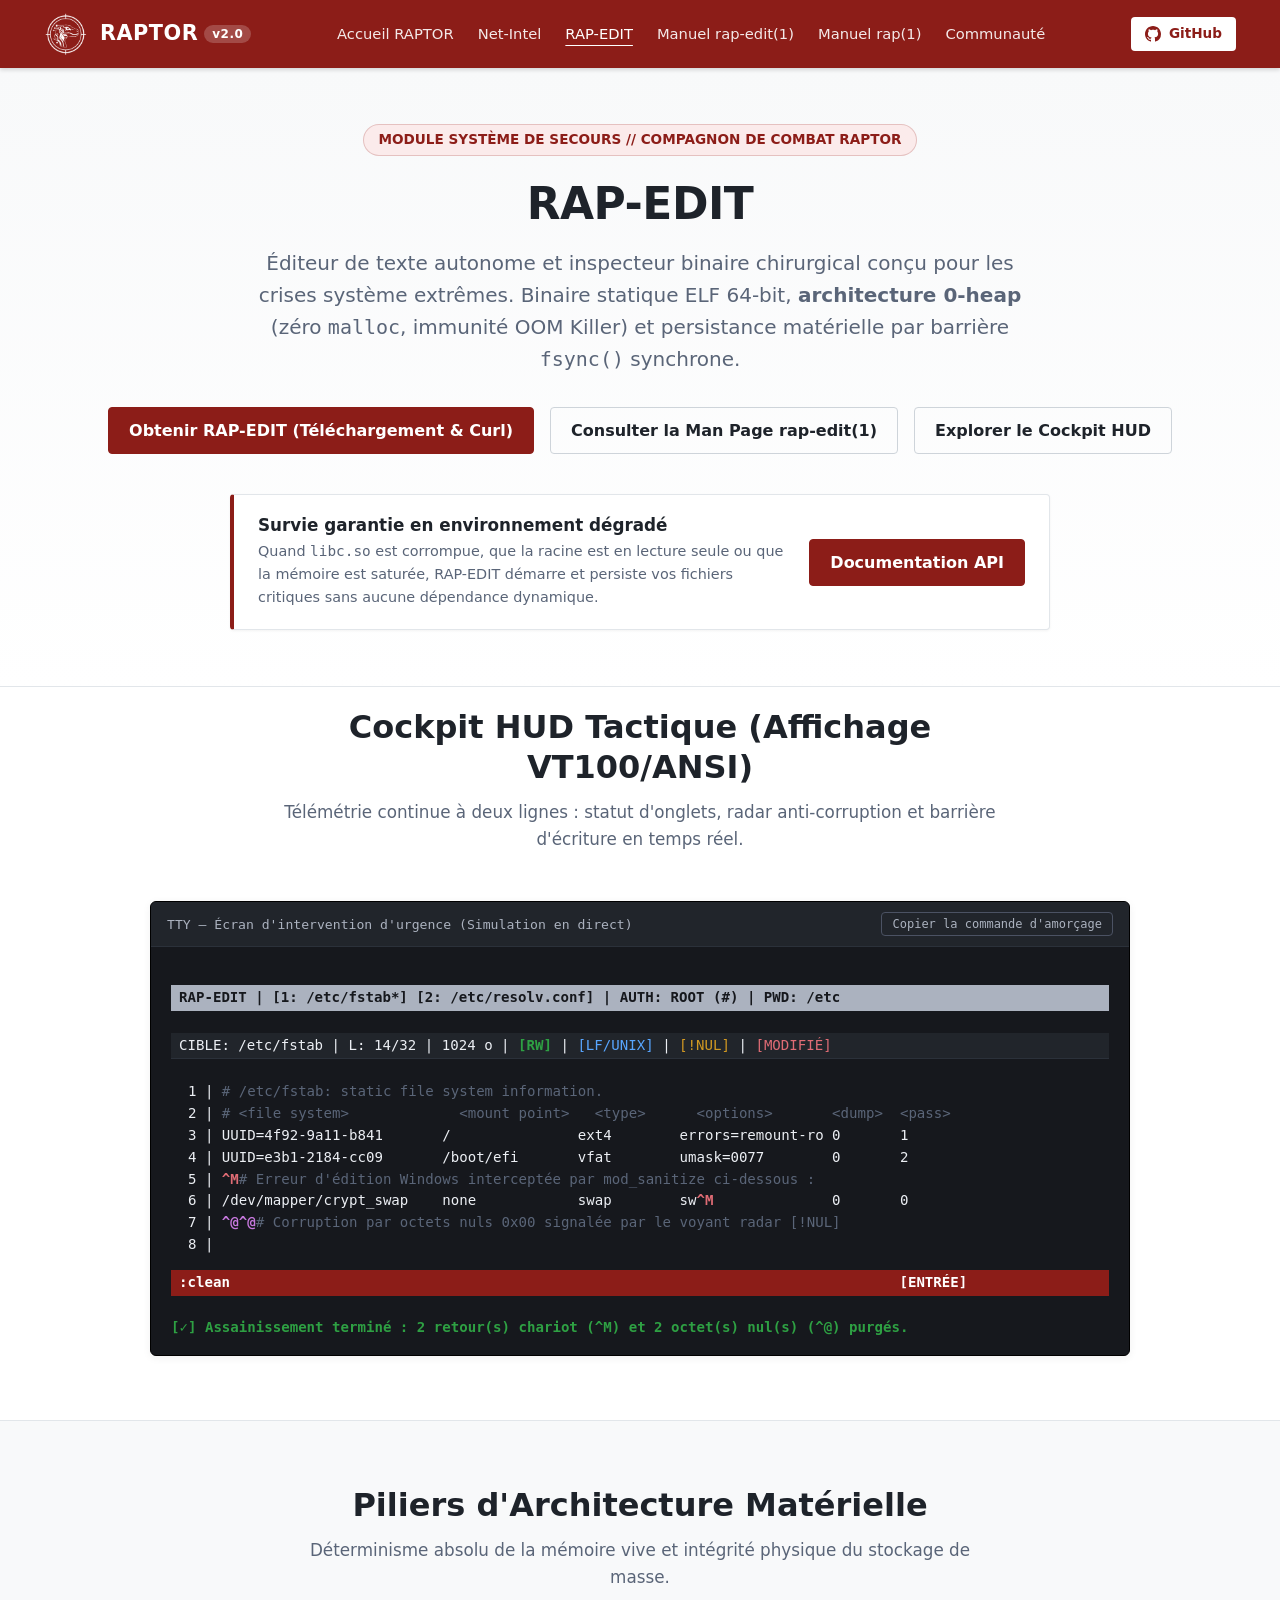
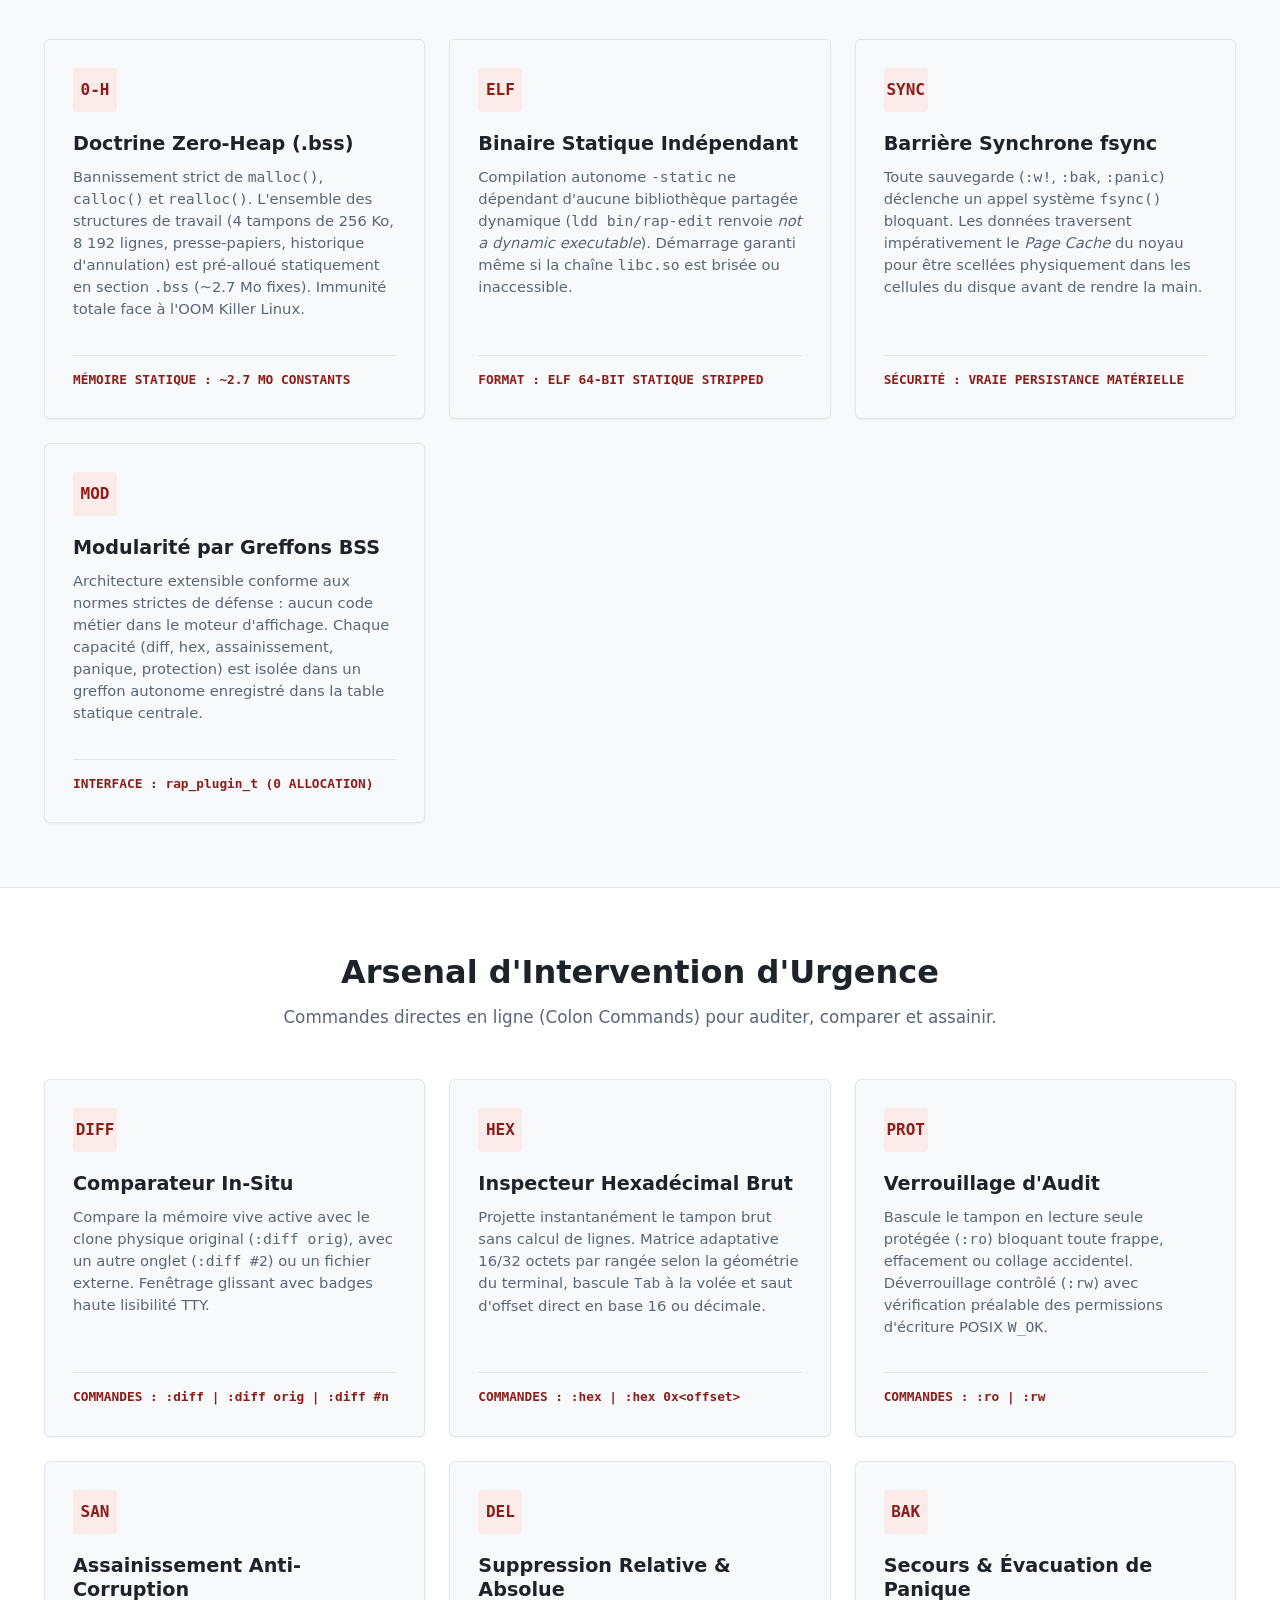
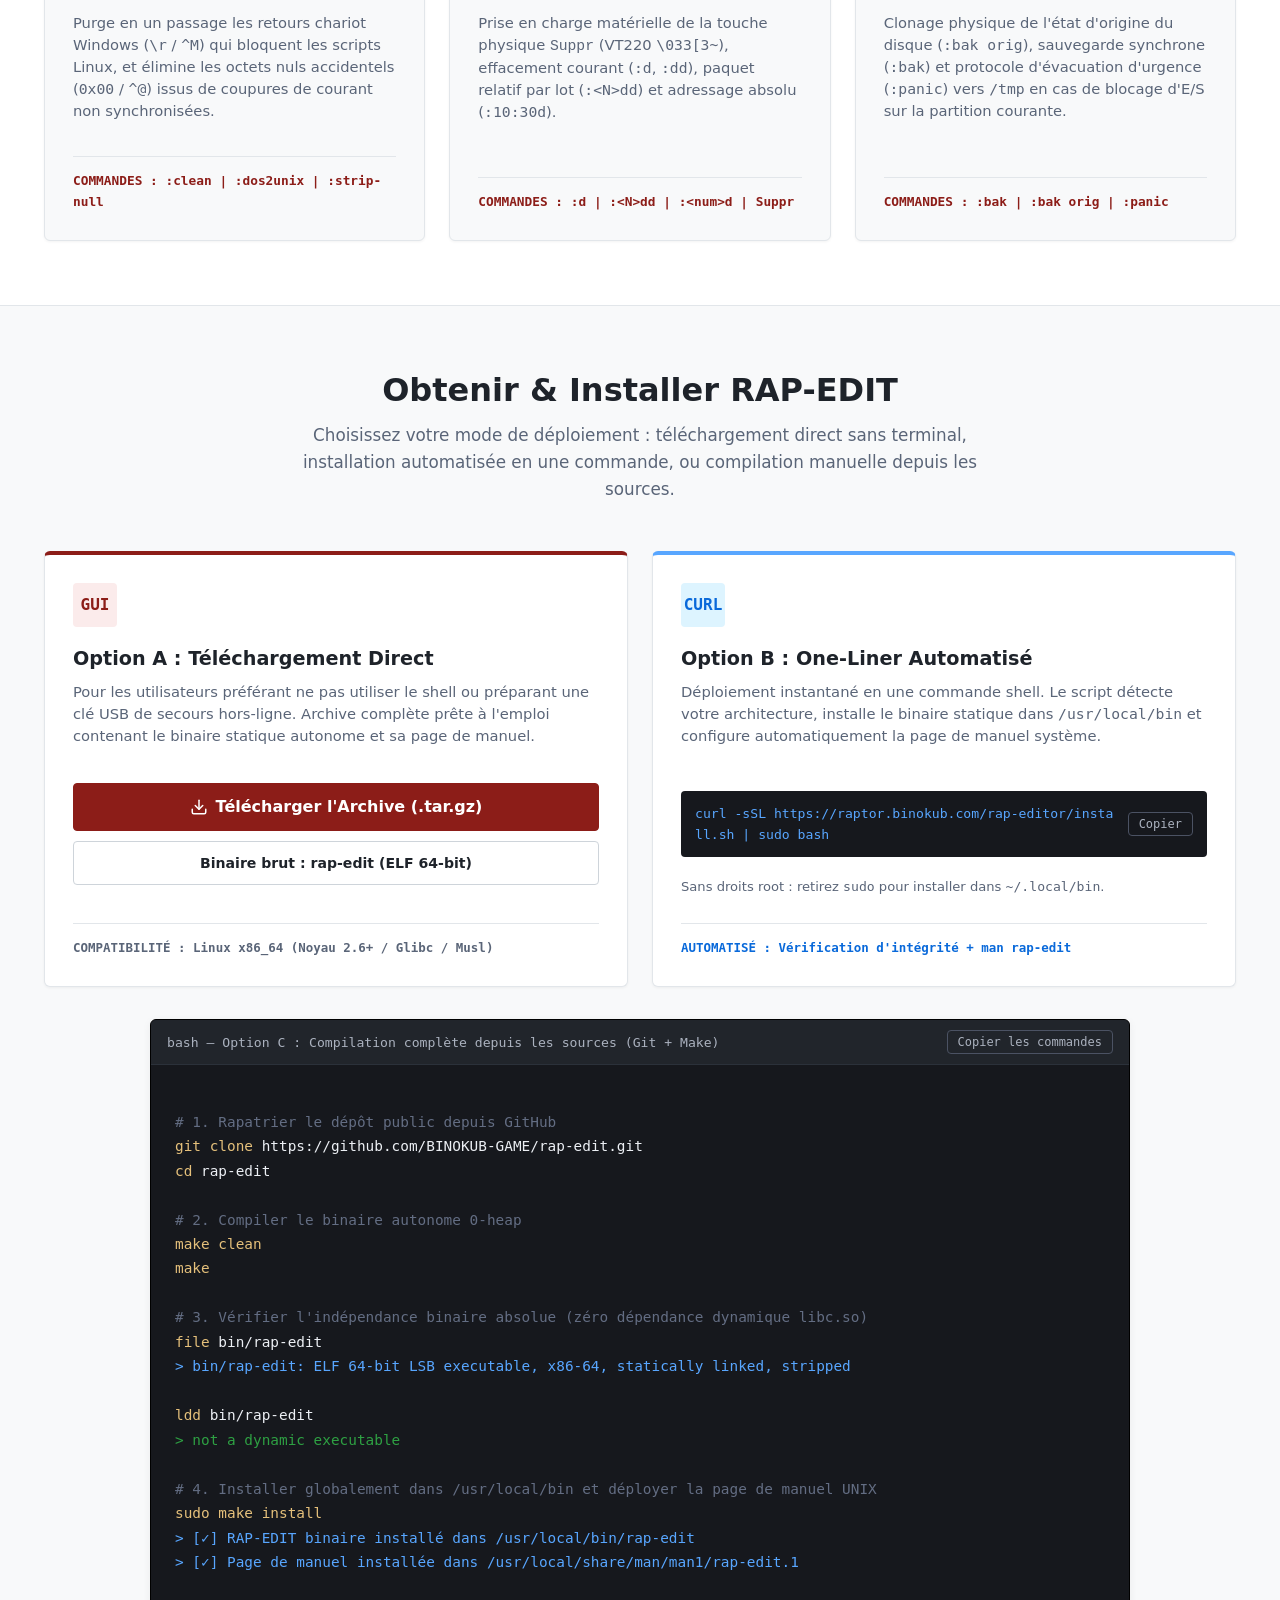
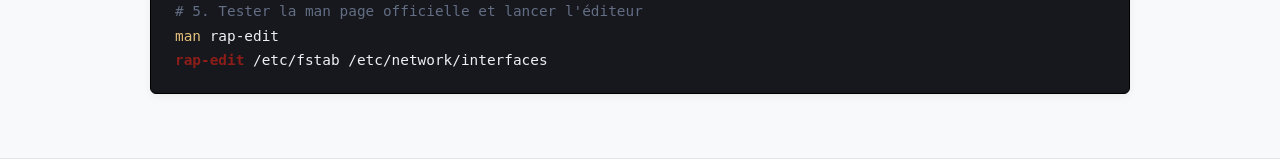
==== commit 1abecb92: "feat(rap-editor): intégration de la vitrine web, manuel UNIX et binaires statiques Déploiement compl" ====
--- a/docs/rap-editor/index.html
+++ b/docs/rap-editor/index.html
@@ -1,17 +1,28 @@
 <!-- ==========================================================================
  * NOM DU SCRIPT   : docs/rap-editor/index.html
- * RÉVISION        : Rev 1.1 (2026-11-02)
+ * RÉVISION        : Rev 1.2 (2026-11-02)
  * PROJET          : RAPTOR DEFENSE v2.0 // Vitrine & Manifeste RAP-EDIT
  * RESPONSABILITÉ  : Page d'accueil officielle du compagnon de sauvetage RAP-EDIT.
  *                   Présentation de la doctrine 0-heap, simulation du Cockpit HUD,
- *                   grille des 6 modules de crise et guide de compilation statique.
+ *                   grille des 6 modules de crise et déploiement côte-à-côte.
  *
- * BLOC DESCRIPTIF DES NOUVELLES INTÉGRATIONS (Rev 1.1) :
- *   - Intégration du guide complet pas-à-pas pour les utilisateurs :
- *     clonage public GitHub, compilation 0-heap, installation système (sudo make install)
- *     et déploiement de la page de manuel UNIX rap-edit(1).
- *   - Mise à jour du terminal interactif de déploiement et des boutons de copie rapide.
- *   - Actualisation des liens et boutons d'action Hero vers la procédure d'installation.
+ * BLOC DESCRIPTIF DES NOUVELLES INTÉGRATIONS (Rev 1.2) :
+ *   - Intégration de la grille côte-à-côte (.cards-grid) pour les options de déploiement :
+ *     * Option A (GUI / Navigateur) : Téléchargement direct de l'archive tar.gz
+ *       et du binaire statique autonome épuré (stripped).
+ *     * Option B (Terminal / One-Liner) : Exécution directe du script install.sh
+ *       avec vérification d'architecture x86_64 et pose de la man page rap-edit.1.
+ *   - Terminal d'amorçage pour la compilation manuelle (Git + Make) maintenu en sous-bloc.
+ *   - Conservation des normes de balisage, du Cockpit TTY et de la charte raptor-core.css.
+ *
+ * SECTIONS NUMÉROTÉES :
+ *   1. EN-TÊTE INSTITUTIONNEL UNIFIÉ
+ *   2. BANNIÈRE HERO & DOCTRINE OPÉRATIONNELLE
+ *   3. SIMULATEUR TTY DU COCKPIT HUD
+ *   4. LES 4 PILIERS D'INGÉNIERIE SOUVERAINE
+ *   5. ARSENAL D'INTERVENTION D'URGENCE (COMMANDES)
+ *   6. DÉPLOIEMENT, TÉLÉCHARGEMENT & INSTALLATION (CÔTE-À-CÔTE)
+ *   7. PIED DE PAGE INSTITUTIONNEL
  * ========================================================================== -->
 <!DOCTYPE html>
 <html lang="fr">
@@ -45,7 +56,7 @@
             </nav>
 
             <div class="raptor-header-actions">
-                <a href="https://github.com/BINOKUB-GAME/RAPTOR" target="_blank" rel="noopener" class="btn-github">
+                <a href="https://github.com/BINOKUB-GAME/rap-edit" target="_blank" rel="noopener" class="btn-github">
                     <svg width="16" height="16" viewBox="0 0 24 24" fill="currentColor">
                         <path d="M12 0C5.37 0 0 5.37 0 12c0 5.31 3.435 9.795 8.205 11.385.6.105.825-.255.825-.57 0-.285-.015-1.23-.015-2.235-3.015.555-3.795-.735-4.035-1.41-.135-.345-.72-1.41-1.23-1.695-.42-.225-1.02-.78-.015-.795.945-.015 1.62.87 1.845 1.23 1.08 1.815 2.805 1.305 3.495.99.105-.78.42-1.305.765-1.605-2.67-.3-5.46-1.335-5.46-5.925 0-1.305.465-2.385 1.23-3.225-.12-.3-.54-1.53.12-3.18 0 0 1.005-.315 3.3 1.23.96-.27 1.98-.405 3-.405s2.04.135 3 .405c2.295-1.56 3.3-1.23 3.3-1.23.66 1.65.24 2.88.12 3.18.765.84 1.23 1.905 1.23 3.225 0 4.605-2.805 5.625-5.475 5.925.435.375.81 1.095.81 2.22 0 1.605-.015 2.895-.015 3.3 0 .315.225.69.825.57A12.02 12.02 0 0 0 24 12c0-6.63-5.37-12-12-12z"/>
                     </svg>
@@ -77,7 +88,7 @@
             </p>
 
             <div class="raptor-hero-actions">
-                <a href="#installation" class="btn-primary">Installer RAP-EDIT (Git &amp; Make)</a>
+                <a href="#deploiement" class="btn-primary">Obtenir RAP-EDIT (Téléchargement &amp; Curl)</a>
                 <a href="man.html" class="btn-secondary">Consulter la Man Page rap-edit(1)</a>
                 <a href="#cockpit" class="btn-secondary">Explorer le Cockpit HUD</a>
             </div>
@@ -259,26 +270,84 @@
     </section>
 
     <!-- ======================================================================
-         6. DÉPLOIEMENT, COMPILATION & INSTALLATION SYSTÈME
-         ====================================================================== -->
-    <section class="raptor-section" id="installation" style="background-color: var(--color-bg-surface); border-top: 1px solid var(--color-border); border-bottom: 1px solid var(--color-border);">
+         6. DÉPLOIEMENT, TÉLÉCHARGEMENT & INSTALLATION (CÔTE-À-CÔTE)
+         ====================================================================== -->
+    <section class="raptor-section" id="deploiement" style="background-color: var(--color-bg-surface); border-top: 1px solid var(--color-border); border-bottom: 1px solid var(--color-border);">
         <div class="container">
             <div class="section-header">
-                <h2>Rapatriement, Compilation &amp; Installation</h2>
-                <p>Procédure complète pour cloner le dépôt public GitHub, compiler le binaire statique autonome et l'installer globalement avec sa page de manuel UNIX.</p>
-            </div>
-
-            <div class="man-viewer-box" style="max-width: 880px; margin: 0 auto;">
+                <h2>Obtenir &amp; Installer RAP-EDIT</h2>
+                <p>Choisissez votre mode de déploiement : téléchargement direct sans terminal, installation automatisée en une commande, ou compilation manuelle depuis les sources.</p>
+            </div>
+
+            <!-- Grille Côte-à-Côte : Téléchargement Direct vs One-Liner Automatisé -->
+            <div class="cards-grid" style="margin-bottom: 32px;">
+                
+                <!-- Option A : Téléchargement direct (Navigateur) -->
+                <div class="raptor-card" style="border-top: 4px solid var(--color-primary-red); background-color: #FFFFFF;">
+                    <div class="card-icon" style="background-color: var(--color-subtle-red); color: var(--color-primary-red);">GUI</div>
+                    <h3>Option A : Téléchargement Direct</h3>
+                    <p>
+                        Pour les utilisateurs préférant ne pas utiliser le shell ou préparant une clé USB de secours hors-ligne.
+                        Archive complète prête à l'emploi contenant le binaire statique autonome et sa page de manuel.
+                    </p>
+                    
+                    <div style="margin: 20px 0; display: flex; flex-direction: column; gap: 10px;">
+                        <a href="bin/rap-edit-linux-x86_64.tar.gz" class="btn-primary" download style="text-align: center; gap: 8px;">
+                            <svg width="18" height="18" viewBox="0 0 24 24" fill="none" stroke="currentColor" stroke-width="2" stroke-linecap="round" stroke-linejoin="round">
+                                <path d="M21 15v4a2 2 0 0 1-2 2H5a2 2 0 0 1-2-2v-4"></path>
+                                <polyline points="7 10 12 15 17 10"></polyline>
+                                <line x1="12" y1="15" x2="12" y2="3"></line>
+                            </svg>
+                            Télécharger l'Archive (.tar.gz)
+                        </a>
+                        <a href="bin/rap-edit" class="btn-secondary" download style="text-align: center; font-size: 0.88rem;">
+                            Binaire brut : rap-edit (ELF 64-bit)
+                        </a>
+                    </div>
+
+                    <div class="card-footer-tag" style="color: var(--color-text-muted); font-size: 0.78rem;">
+                        COMPATIBILITÉ : Linux x86_64 (Noyau 2.6+ / Glibc / Musl)
+                    </div>
+                </div>
+
+                <!-- Option B : Installateur One-Liner (Terminal) -->
+                <div class="raptor-card" style="border-top: 4px solid #58A6FF; background-color: #FFFFFF;">
+                    <div class="card-icon" style="background-color: #DDF4FF; color: #0969DA;">CURL</div>
+                    <h3>Option B : One-Liner Automatisé</h3>
+                    <p>
+                        Déploiement instantané en une commande shell. Le script détecte votre architecture, installe le binaire statique dans <code>/usr/local/bin</code> et configure automatiquement la page de manuel système.
+                    </p>
+
+                    <div style="margin: 20px 0;">
+                        <div style="background-color: var(--color-term-bg); border-radius: var(--border-radius-sm); padding: 12px 14px; display: flex; align-items: center; justify-content: space-between; gap: 10px;">
+                            <code id="oneLinerCode" style="color: #58A6FF; font-size: 0.82rem; word-break: break-all;">curl -sSL https://raptor.binokub.com/rap-editor/install.sh | sudo bash</code>
+                            <button class="man-btn-copy" onclick="navigator.clipboard.writeText('curl -sSL https://raptor.binokub.com/rap-editor/install.sh | sudo bash')">Copier</button>
+                        </div>
+                    </div>
+
+                    <p style="font-size: 0.82rem; color: var(--color-text-muted); margin-bottom: 0;">
+                        Sans droits root : retirez <code>sudo</code> pour installer dans <code>~/.local/bin</code>.
+                    </p>
+
+                    <div class="card-footer-tag" style="color: #0969DA; font-size: 0.78rem;">
+                        AUTOMATISÉ : Vérification d'intégrité + man rap-edit
+                    </div>
+                </div>
+
+            </div>
+
+            <!-- Option C : Compilation manuelle depuis Git (Terminal complet) -->
+            <div class="man-viewer-box" style="max-width: 980px; margin: 0 auto;">
                 <div class="man-viewer-header">
-                    <span class="man-viewer-title">bash — Terminal de déploiement et d'installation de RAP-EDIT</span>
-                    <button class="man-btn-copy" onclick="navigator.clipboard.writeText('git clone https://github.com/BINOKUB-GAME/rap-edit.git\ncd rap-edit\nmake\nsudo make install\nrap-edit /etc/fstab')">Copier les commandes</button>
+                    <span class="man-viewer-title">bash — Option C : Compilation complète depuis les sources (Git + Make)</span>
+                    <button class="man-btn-copy" onclick="navigator.clipboard.writeText('git clone https://github.com/BINOKUB-GAME/rap-edit.git\ncd rap-edit\nmake clean\nmake\nsudo make install\nrap-edit /etc/fstab')">Copier les commandes</button>
                 </div>
                 <div class="man-content" style="padding: 20px 24px;">
 <span style="color: #636D83;"># 1. Rapatrier le dépôt public depuis GitHub</span>
 <span style="color: #E5C07B;">git clone</span> https://github.com/BINOKUB-GAME/rap-edit.git
 <span style="color: #E5C07B;">cd</span> rap-edit
 
-<span style="color: #636D83;"># 2. Compiler le binaire statique 0-heap</span>
+<span style="color: #636D83;"># 2. Compiler le binaire autonome 0-heap</span>
 <span style="color: #E5C07B;">make clean</span>
 <span style="color: #E5C07B;">make</span>
 
@@ -289,85 +358,17 @@
 <span style="color: #E5C07B;">ldd</span> bin/rap-edit
 <span style="color: #2EA043;">&gt; not a dynamic executable</span>
 
-<span style="color: #636D83;"># 4. Installer globalement dans /usr/local/bin et déployer la man page doc/rap-edit.1</span>
+<span style="color: #636D83;"># 4. Installer globalement dans /usr/local/bin et déployer la page de manuel UNIX</span>
 <span style="color: #E5C07B;">sudo make install</span>
 <span style="color: #58A6FF;">&gt; [✓] RAP-EDIT binaire installé dans /usr/local/bin/rap-edit</span>
 <span style="color: #58A6FF;">&gt; [✓] Page de manuel installée dans /usr/local/share/man/man1/rap-edit.1</span>
 
-<span style="color: #636D83;"># 5. Consulter la page de manuel officielle du système</span>
+<span style="color: #636D83;"># 5. Tester la man page officielle et lancer l'éditeur</span>
 <span style="color: #E5C07B;">man</span> rap-edit
-
-<span style="color: #636D83;"># 6. Lancer l'éditeur directement depuis n'importe quel dossier (jusqu'à 4 onglets)</span>
 <span style="color: #8C1D18; font-weight: bold;">rap-edit</span> /etc/fstab /etc/network/interfaces</div>
             </div>
         </div>
     </section>
 
     <!-- ======================================================================
-         7. PIED DE PAGE INSTITUTIONNEL
-         ====================================================================== -->
-    <footer class="raptor-footer">
-        <div class="container">
-            <div class="footer-grid">
-                <div class="footer-col">
-                    <div style="display: flex; align-items: center; gap: 10px; margin-bottom: 14px;">
-                        <img src="../raptor-icon.png" alt="RAPTOR Logo" style="height: 32px; width: 32px; border-radius: 50%;">
-                        <span style="color: #FFFFFF; font-weight: 700; font-size: 1.1rem;">RAPTOR DEFENSE</span>
-                    </div>
-                    <p style="font-size: 0.88rem; line-height: 1.6; color: #8C96A5;">
-                        RAP-EDIT fait partie de la suite d'outils souverains RAPTOR DEFENSE.
-                        Conçu pour la réparation et l'audit de systèmes critiques sous contrainte mémoire absolue.
-                    </p>
-                </div>
-
-                <div class="footer-col">
-                    <h5>Documentation RAP-EDIT</h5>
-                    <ul>
-                        <li><a href="man.html">Manuel rap-edit(1)</a></li>
-                        <li><a href="man.html#hud">Cockpit HUD Tactique</a></li>
-                        <li><a href="man.html#hex">Inspecteur Hexadécimal</a></li>
-                        <li><a href="man.html#diff">Comparaison In-Situ</a></li>
-                    </ul>
-                </div>
-
-                <div class="footer-col">
-                    <h5>Écosystème RAPTOR</h5>
-                    <ul>
-                        <li><a href="../index.html">Accueil RAPTOR</a></li>
-                        <li><a href="../intel.html">Net-Intel</a></li>
-                        <li><a href="../man.html">Manuel rap(1)</a></li>
-                        <li><a href="../community.html">Rejoindre l'équipe</a></li>
-                    </ul>
-                </div>
-
-                <div class="footer-col">
-                    <h5>Gouvernance & Dépôt</h5>
-                    <ul>
-                        <li><a href="https://github.com/BINOKUB-GAME/RAPTOR" target="_blank" rel="noopener">Dépôt GitHub</a></li>
-                        <li><a href="../community.html#charte">Charte d'Ingénierie</a></li>
-                        <li><a href="../community.html#licence">Licence C99 Libre</a></li>
-                    </ul>
-                </div>
-            </div>
-
-            <div class="footer-bottom">
-                <div>&copy; 2026 RAPTOR DEFENSE Project. Ingénierie des systèmes résilients.</div>
-                <div><a href="../index.html" style="color: #ABB2BF;">Retour au portail RAPTOR</a></div>
-            </div>
-        </div>
-    </footer>
-
-    <script>
-        (function() {
-            var toggle = document.getElementById('navToggle');
-            var nav = document.getElementById('raptorNav');
-            if (toggle && nav) {
-                toggle.addEventListener('click', function() {
-                    var isOpen = nav.classList.toggle('open');
-                    toggle.setAttribute('aria-expanded', isOpen);
-                });
-            }
-        })();
-    </script>
-</body>
-</html>
+         7. PIED
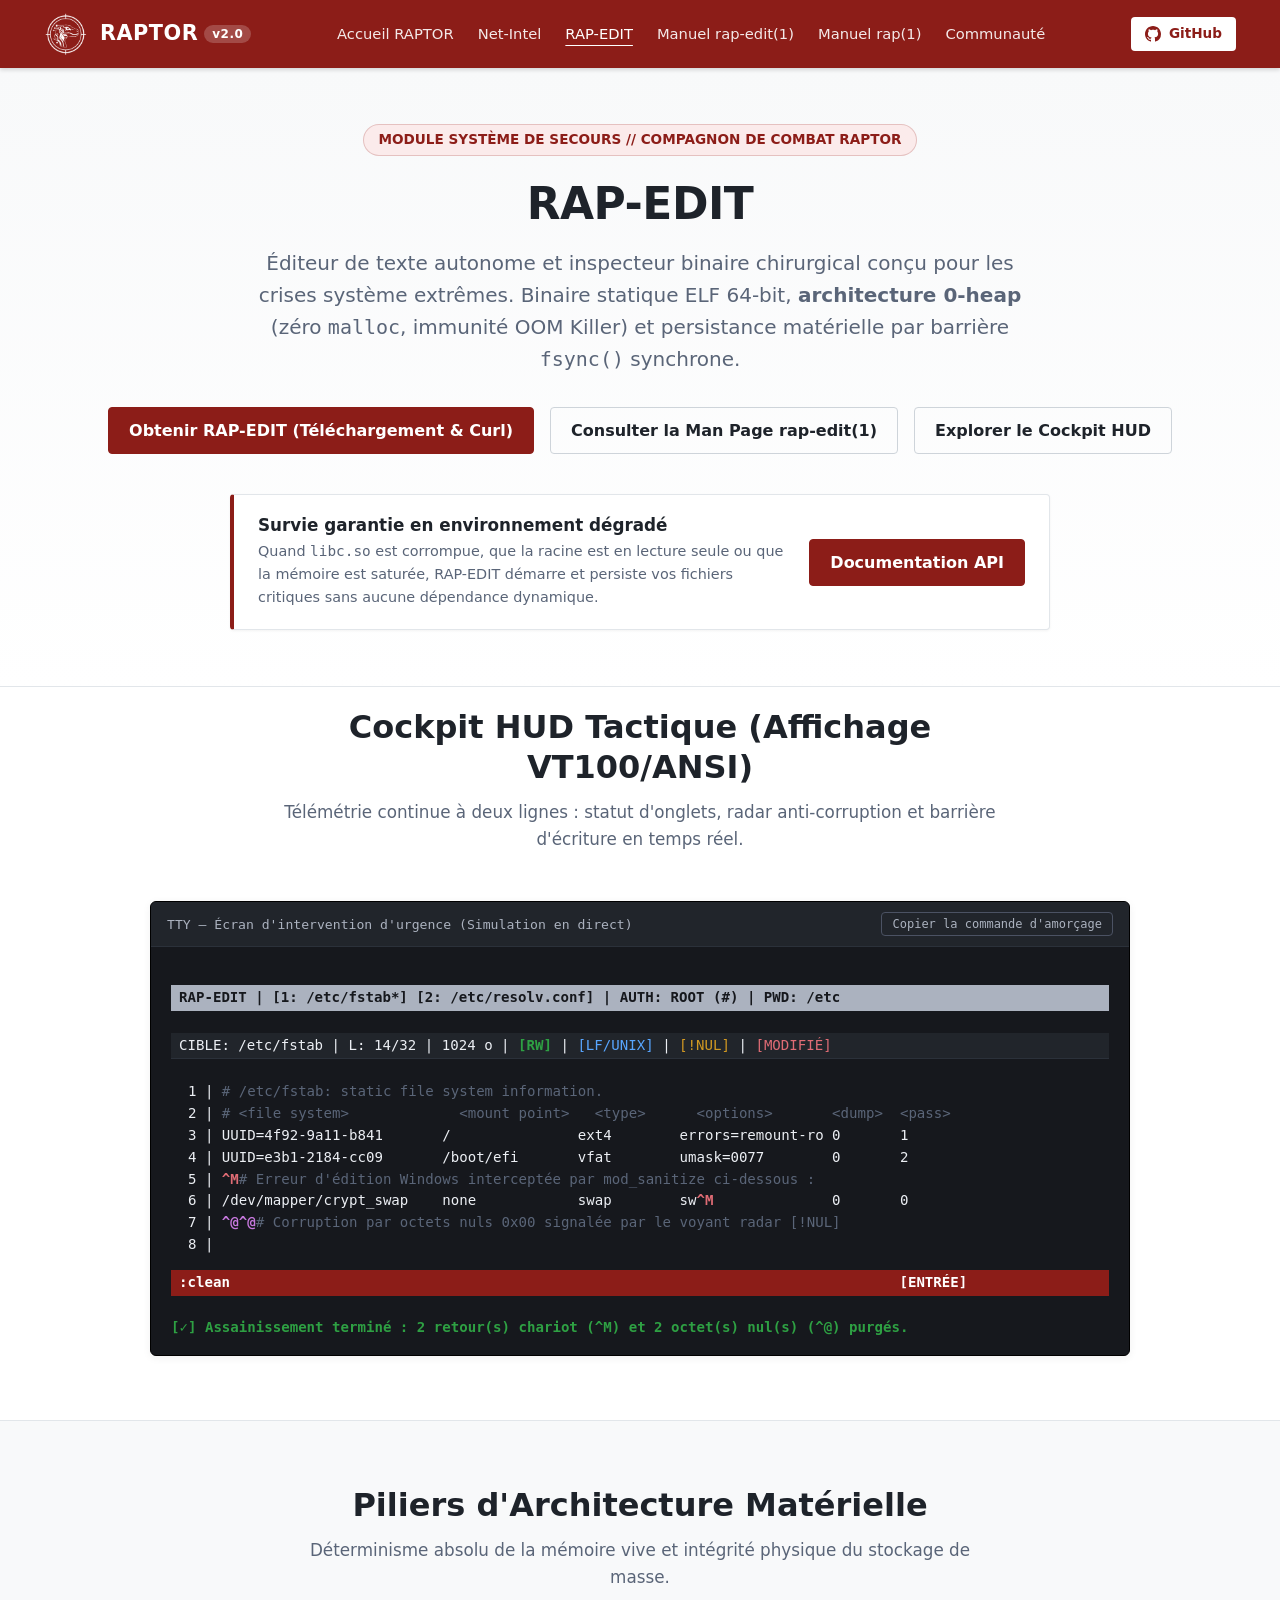
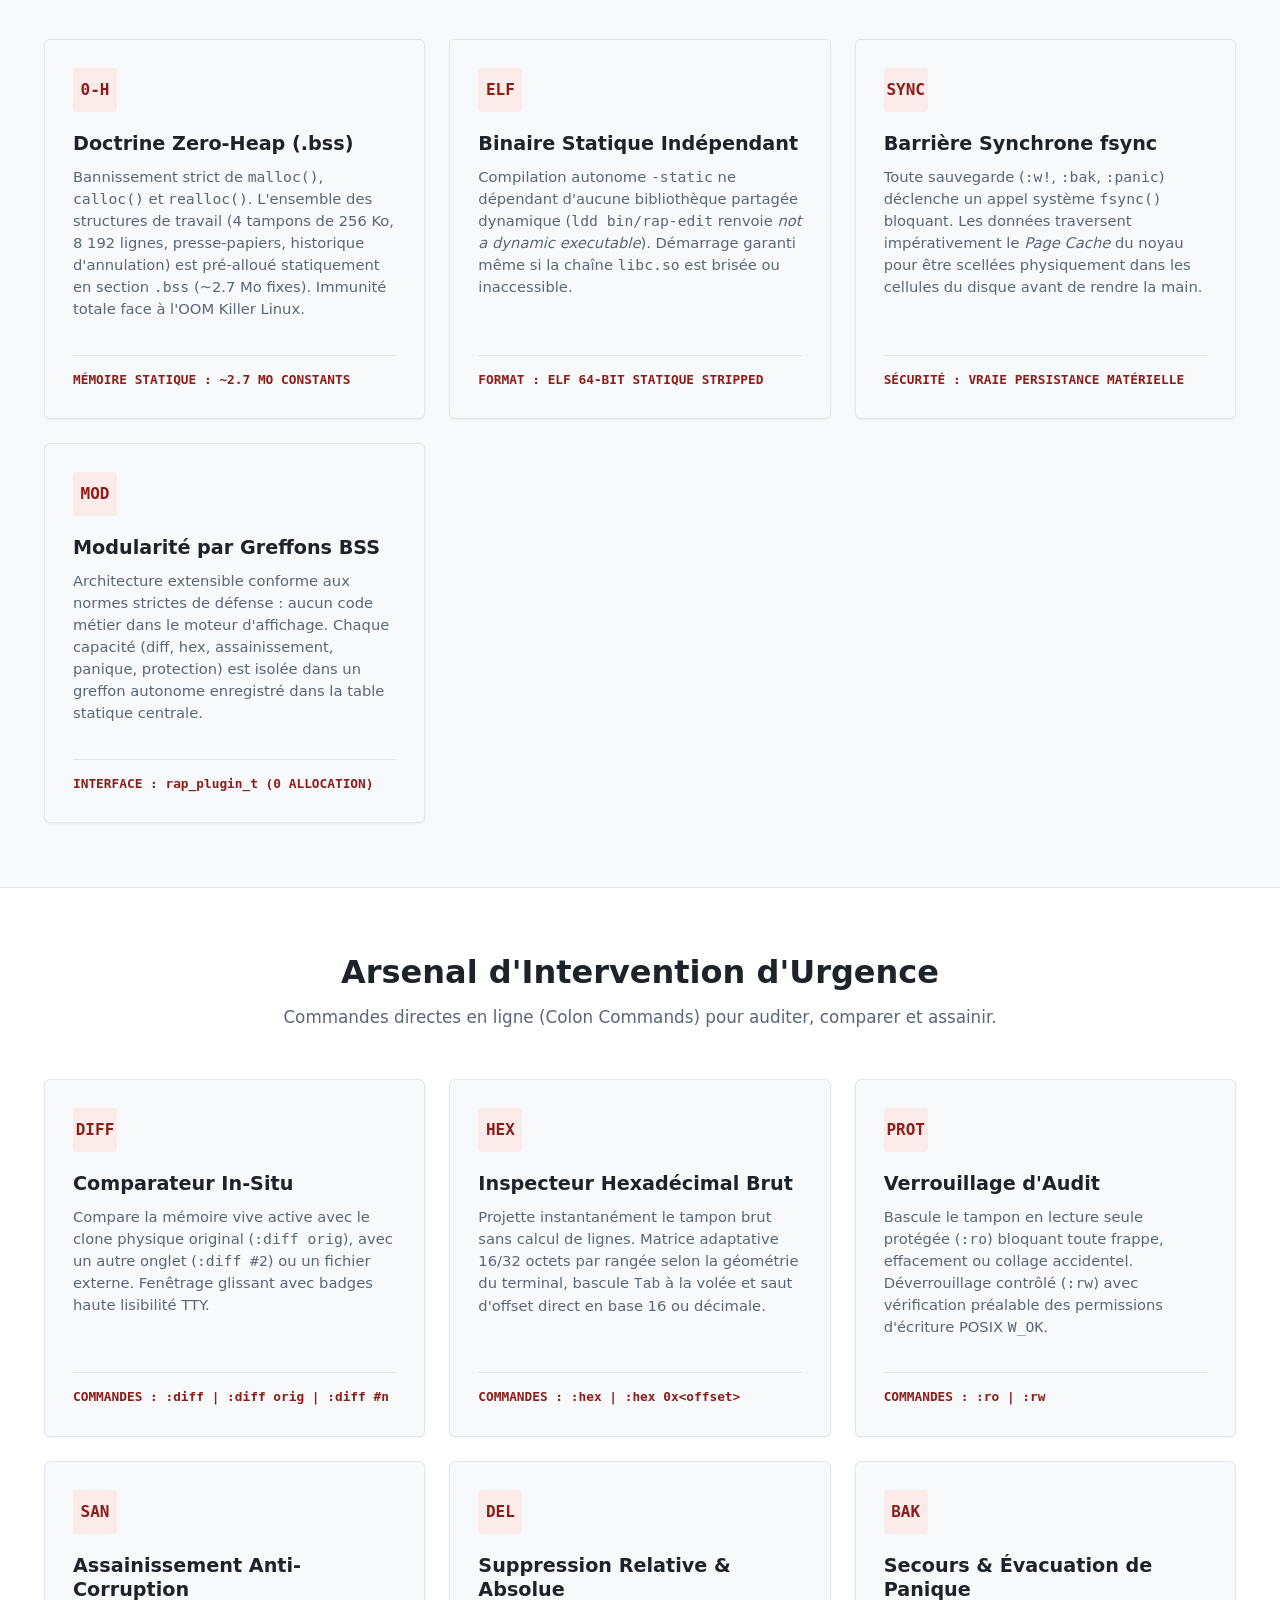
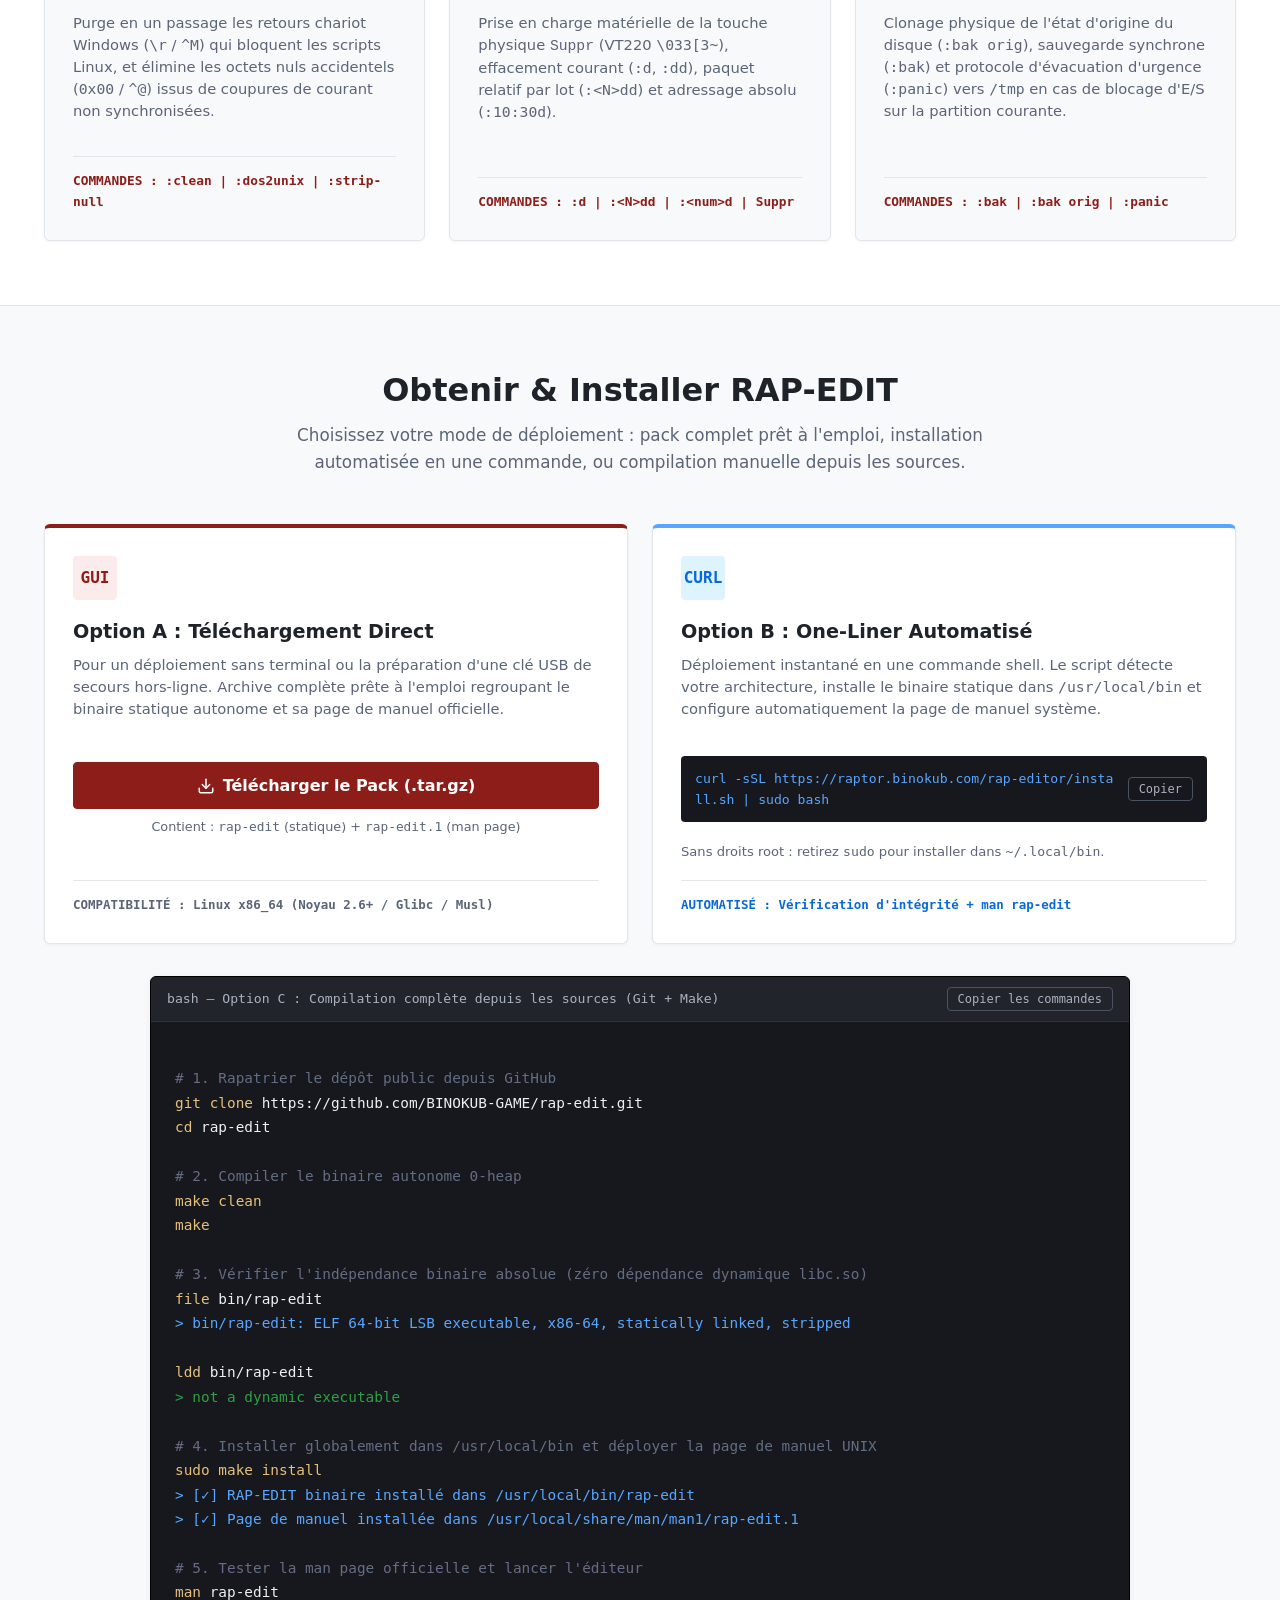
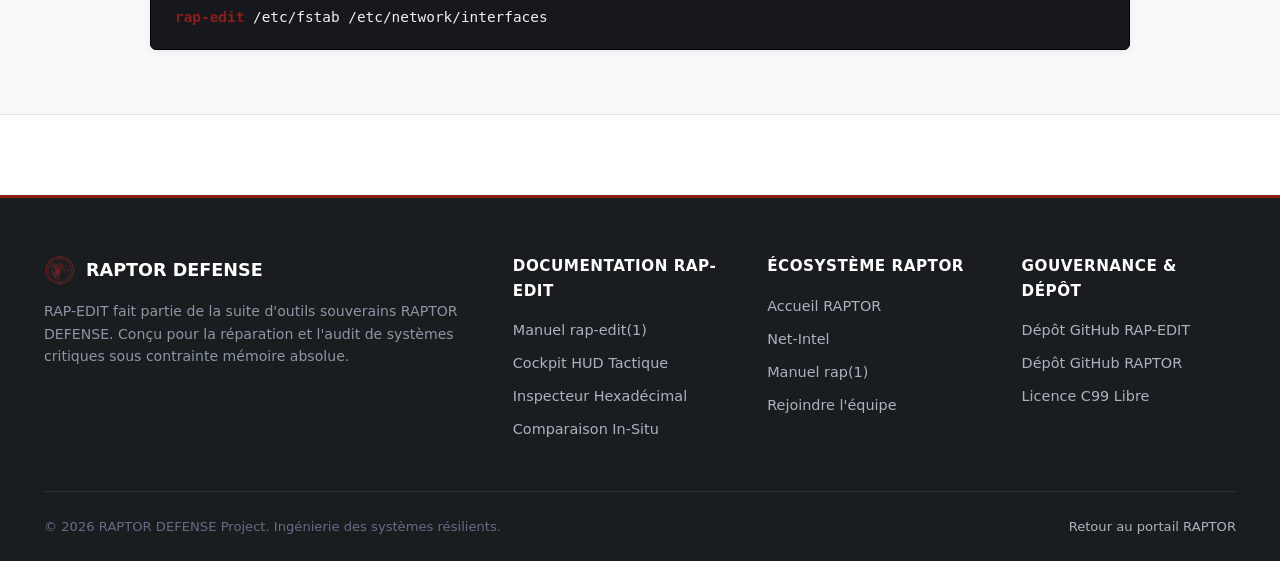
==== commit f5d3e953: "envoi install sur raptor envoi install sur raptor" ====
--- a/docs/rap-editor/index.html
+++ b/docs/rap-editor/index.html
@@ -1,28 +1,16 @@
 <!-- ==========================================================================
  * NOM DU SCRIPT   : docs/rap-editor/index.html
- * RÉVISION        : Rev 1.2 (2026-11-02)
+ * RÉVISION        : Rev 1.3 (2026-11-02)
  * PROJET          : RAPTOR DEFENSE v2.0 // Vitrine & Manifeste RAP-EDIT
  * RESPONSABILITÉ  : Page d'accueil officielle du compagnon de sauvetage RAP-EDIT.
  *                   Présentation de la doctrine 0-heap, simulation du Cockpit HUD,
- *                   grille des 6 modules de crise et déploiement côte-à-côte.
+ *                   grille des 6 modules de crise et téléchargement unifié.
  *
- * BLOC DESCRIPTIF DES NOUVELLES INTÉGRATIONS (Rev 1.2) :
- *   - Intégration de la grille côte-à-côte (.cards-grid) pour les options de déploiement :
- *     * Option A (GUI / Navigateur) : Téléchargement direct de l'archive tar.gz
- *       et du binaire statique autonome épuré (stripped).
- *     * Option B (Terminal / One-Liner) : Exécution directe du script install.sh
- *       avec vérification d'architecture x86_64 et pose de la man page rap-edit.1.
- *   - Terminal d'amorçage pour la compilation manuelle (Git + Make) maintenu en sous-bloc.
- *   - Conservation des normes de balisage, du Cockpit TTY et de la charte raptor-core.css.
- *
- * SECTIONS NUMÉROTÉES :
- *   1. EN-TÊTE INSTITUTIONNEL UNIFIÉ
- *   2. BANNIÈRE HERO & DOCTRINE OPÉRATIONNELLE
- *   3. SIMULATEUR TTY DU COCKPIT HUD
- *   4. LES 4 PILIERS D'INGÉNIERIE SOUVERAINE
- *   5. ARSENAL D'INTERVENTION D'URGENCE (COMMANDES)
- *   6. DÉPLOIEMENT, TÉLÉCHARGEMENT & INSTALLATION (CÔTE-À-CÔTE)
- *   7. PIED DE PAGE INSTITUTIONNEL
+ * BLOC DESCRIPTIF DES NOUVELLES INTÉGRATIONS (Rev 1.3) :
+ *   - Élagage du bouton de binaire brut orphelin dans l'Option A pour supprimer
+ *     toute ambiguïté : distribution ciblée sur l'archive complète .tar.gz
+ *     (embarquant le binaire statique autonome et sa page de manuel rap-edit.1).
+ *   - Conservation du One-Liner curl / install.sh et de la compilation Git.
  * ========================================================================== -->
 <!DOCTYPE html>
 <html lang="fr">
@@ -270,39 +258,39 @@
     </section>
 
     <!-- ======================================================================
-         6. DÉPLOIEMENT, TÉLÉCHARGEMENT & INSTALLATION (CÔTE-À-CÔTE)
+         6. DÉPLOIEMENT, TÉLÉCHARGEMENT & INSTALLATION
          ====================================================================== -->
     <section class="raptor-section" id="deploiement" style="background-color: var(--color-bg-surface); border-top: 1px solid var(--color-border); border-bottom: 1px solid var(--color-border);">
         <div class="container">
             <div class="section-header">
                 <h2>Obtenir &amp; Installer RAP-EDIT</h2>
-                <p>Choisissez votre mode de déploiement : téléchargement direct sans terminal, installation automatisée en une commande, ou compilation manuelle depuis les sources.</p>
-            </div>
-
-            <!-- Grille Côte-à-Côte : Téléchargement Direct vs One-Liner Automatisé -->
+                <p>Choisissez votre mode de déploiement : pack complet prêt à l'emploi, installation automatisée en une commande, ou compilation manuelle depuis les sources.</p>
+            </div>
+
+            <!-- Grille Côte-à-Côte Épurée : Téléchargement Pack vs One-Liner Automatisé -->
             <div class="cards-grid" style="margin-bottom: 32px;">
                 
-                <!-- Option A : Téléchargement direct (Navigateur) -->
+                <!-- Option A : Téléchargement direct Pack complet -->
                 <div class="raptor-card" style="border-top: 4px solid var(--color-primary-red); background-color: #FFFFFF;">
                     <div class="card-icon" style="background-color: var(--color-subtle-red); color: var(--color-primary-red);">GUI</div>
                     <h3>Option A : Téléchargement Direct</h3>
                     <p>
-                        Pour les utilisateurs préférant ne pas utiliser le shell ou préparant une clé USB de secours hors-ligne.
-                        Archive complète prête à l'emploi contenant le binaire statique autonome et sa page de manuel.
+                        Pour un déploiement sans terminal ou la préparation d'une clé USB de secours hors-ligne.
+                        Archive complète prête à l'emploi regroupant le binaire statique autonome et sa page de manuel officielle.
                     </p>
                     
-                    <div style="margin: 20px 0; display: flex; flex-direction: column; gap: 10px;">
-                        <a href="bin/rap-edit-linux-x86_64.tar.gz" class="btn-primary" download style="text-align: center; gap: 8px;">
+                    <div style="margin: 24px 0;">
+                        <a href="bin/rap-edit-linux-x86_64.tar.gz" class="btn-primary" download style="width: 100%; text-align: center; gap: 8px;">
                             <svg width="18" height="18" viewBox="0 0 24 24" fill="none" stroke="currentColor" stroke-width="2" stroke-linecap="round" stroke-linejoin="round">
                                 <path d="M21 15v4a2 2 0 0 1-2 2H5a2 2 0 0 1-2-2v-4"></path>
                                 <polyline points="7 10 12 15 17 10"></polyline>
                                 <line x1="12" y1="15" x2="12" y2="3"></line>
                             </svg>
-                            Télécharger l'Archive (.tar.gz)
+                            Télécharger le Pack (.tar.gz)
                         </a>
-                        <a href="bin/rap-edit" class="btn-secondary" download style="text-align: center; font-size: 0.88rem;">
-                            Binaire brut : rap-edit (ELF 64-bit)
-                        </a>
+                        <div style="font-size: 0.8rem; color: var(--color-text-muted); text-align: center; margin-top: 8px;">
+                            Contient : <code>rap-edit</code> (statique) + <code>rap-edit.1</code> (man page)
+                        </div>
                     </div>
 
                     <div class="card-footer-tag" style="color: var(--color-text-muted); font-size: 0.78rem;">
@@ -310,7 +298,7 @@
                     </div>
                 </div>
 
-                <!-- Option B : Installateur One-Liner (Terminal) -->
+                <!-- Option B : Installateur One-Liner -->
                 <div class="raptor-card" style="border-top: 4px solid #58A6FF; background-color: #FFFFFF;">
                     <div class="card-icon" style="background-color: #DDF4FF; color: #0969DA;">CURL</div>
                     <h3>Option B : One-Liner Automatisé</h3>
@@ -336,7 +324,7 @@
 
             </div>
 
-            <!-- Option C : Compilation manuelle depuis Git (Terminal complet) -->
+            <!-- Option C : Compilation manuelle depuis Git -->
             <div class="man-viewer-box" style="max-width: 980px; margin: 0 auto;">
                 <div class="man-viewer-header">
                     <span class="man-viewer-title">bash — Option C : Compilation complète depuis les sources (Git + Make)</span>
@@ -371,4 +359,70 @@
     </section>
 
     <!-- ======================================================================
-         7. PIED
+         7. PIED DE PAGE INSTITUTIONNEL
+         ====================================================================== -->
+    <footer class="raptor-footer">
+        <div class="container">
+            <div class="footer-grid">
+                <div class="footer-col">
+                    <div style="display: flex; align-items: center; gap: 10px; margin-bottom: 14px;">
+                        <img src="../raptor-icon.png" alt="RAPTOR Logo" style="height: 32px; width: 32px; border-radius: 50%;">
+                        <span style="color: #FFFFFF; font-weight: 700; font-size: 1.1rem;">RAPTOR DEFENSE</span>
+                    </div>
+                    <p style="font-size: 0.88rem; line-height: 1.6; color: #8C96A5;">
+                        RAP-EDIT fait partie de la suite d'outils souverains RAPTOR DEFENSE.
+                        Conçu pour la réparation et l'audit de systèmes critiques sous contrainte mémoire absolue.
+                    </p>
+                </div>
+
+                <div class="footer-col">
+                    <h5>Documentation RAP-EDIT</h5>
+                    <ul>
+                        <li><a href="man.html">Manuel rap-edit(1)</a></li>
+                        <li><a href="man.html#hud">Cockpit HUD Tactique</a></li>
+                        <li><a href="man.html#hex">Inspecteur Hexadécimal</a></li>
+                        <li><a href="man.html#diff">Comparaison In-Situ</a></li>
+                    </ul>
+                </div>
+
+                <div class="footer-col">
+                    <h5>Écosystème RAPTOR</h5>
+                    <ul>
+                        <li><a href="../index.html">Accueil RAPTOR</a></li>
+                        <li><a href="../intel.html">Net-Intel</a></li>
+                        <li><a href="../man.html">Manuel rap(1)</a></li>
+                        <li><a href="../community.html">Rejoindre l'équipe</a></li>
+                    </ul>
+                </div>
+
+                <div class="footer-col">
+                    <h5>Gouvernance & Dépôt</h5>
+                    <ul>
+                        <li><a href="https://github.com/BINOKUB-GAME/rap-edit" target="_blank" rel="noopener">Dépôt GitHub RAP-EDIT</a></li>
+                        <li><a href="https://github.com/BINOKUB-GAME/RAPTOR" target="_blank" rel="noopener">Dépôt GitHub RAPTOR</a></li>
+                        <li><a href="../community.html#licence">Licence C99 Libre</a></li>
+                    </ul>
+                </div>
+            </div>
+
+            <div class="footer-bottom">
+                <div>&copy; 2026 RAPTOR DEFENSE Project. Ingénierie des systèmes résilients.</div>
+                <div><a href="../index.html" style="color: #ABB2BF;">Retour au portail RAPTOR</a></div>
+            </div>
+        </div>
+    </footer>
+
+    <script>
+        (function() {
+            var toggle = document.getElementById('navToggle');
+            var nav = document.getElementById('raptorNav');
+            if (toggle && nav) {
+                toggle.addEventListener('click', function() {
+                    var isOpen = nav.classList.toggle('open');
+                    toggle.setAttribute('aria-expanded', isOpen);
+                });
+            }
+        })();
+    </script>
+</body>
+</html>
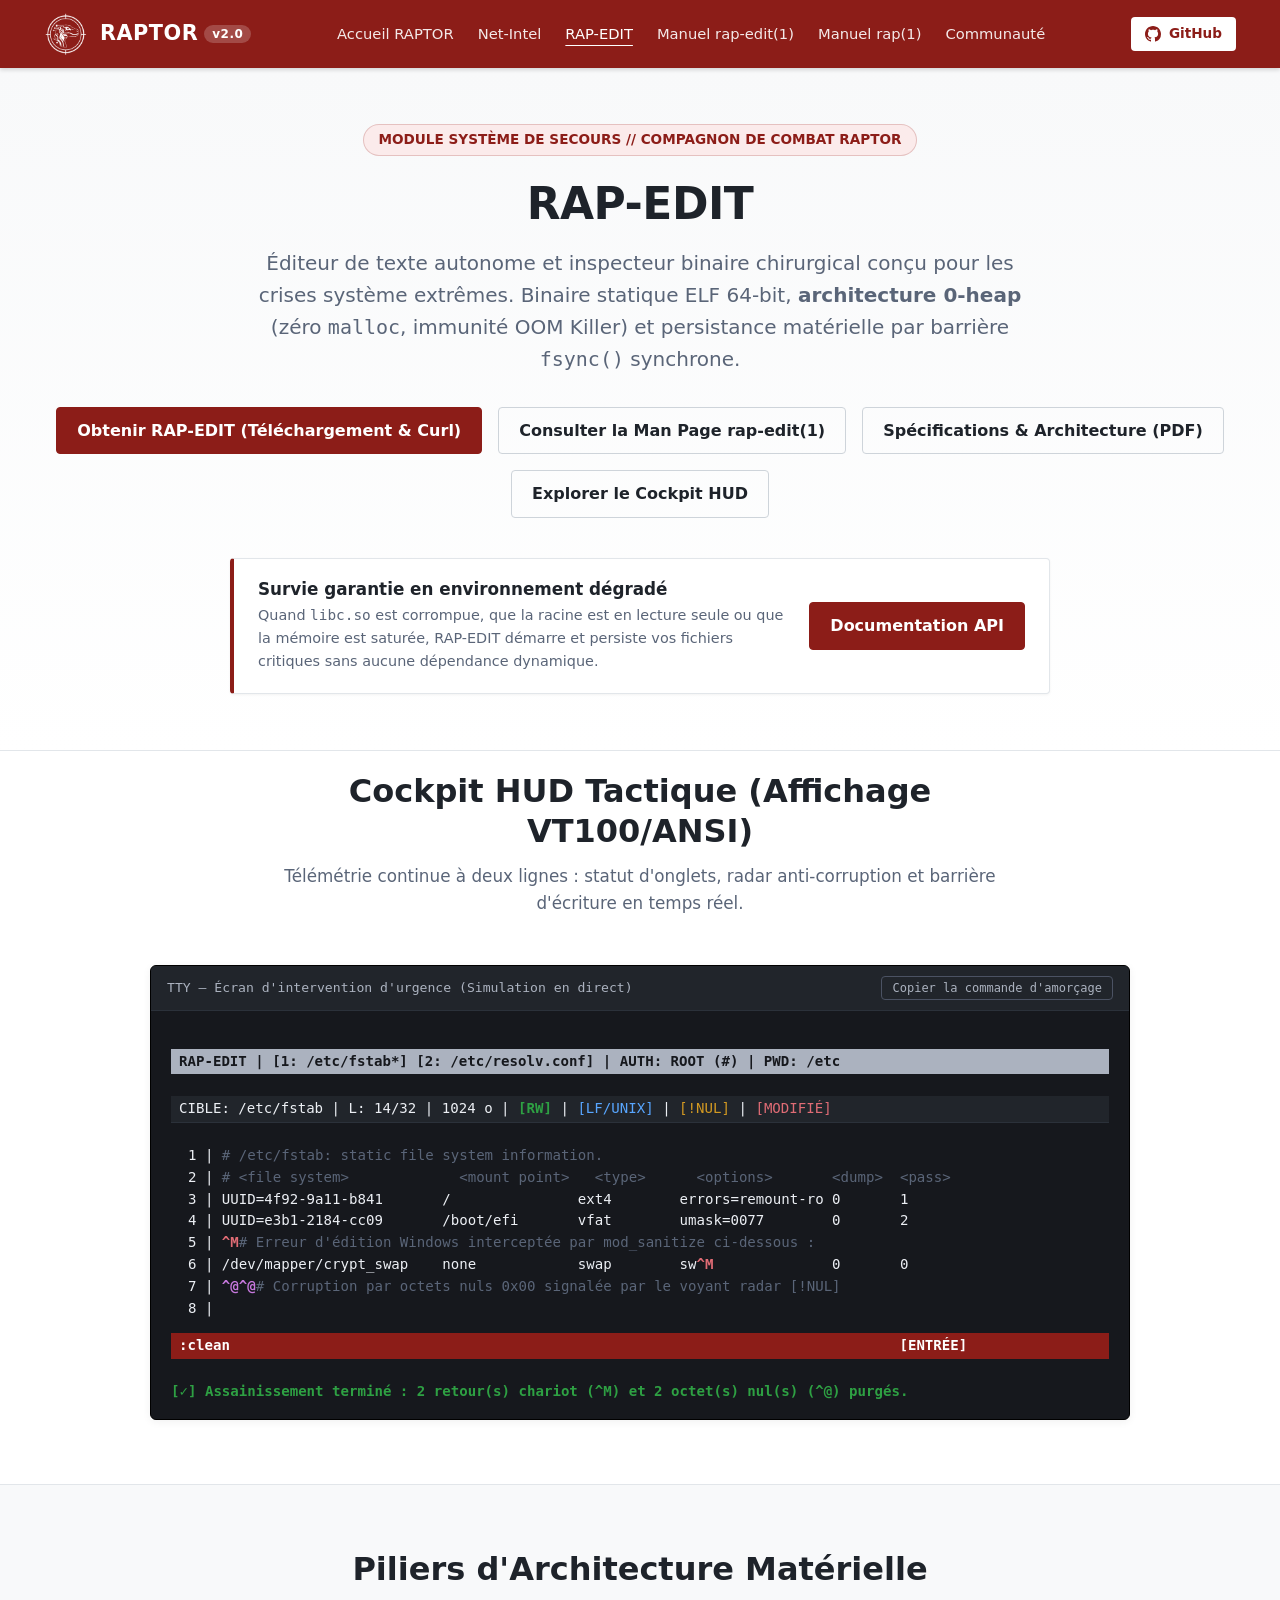
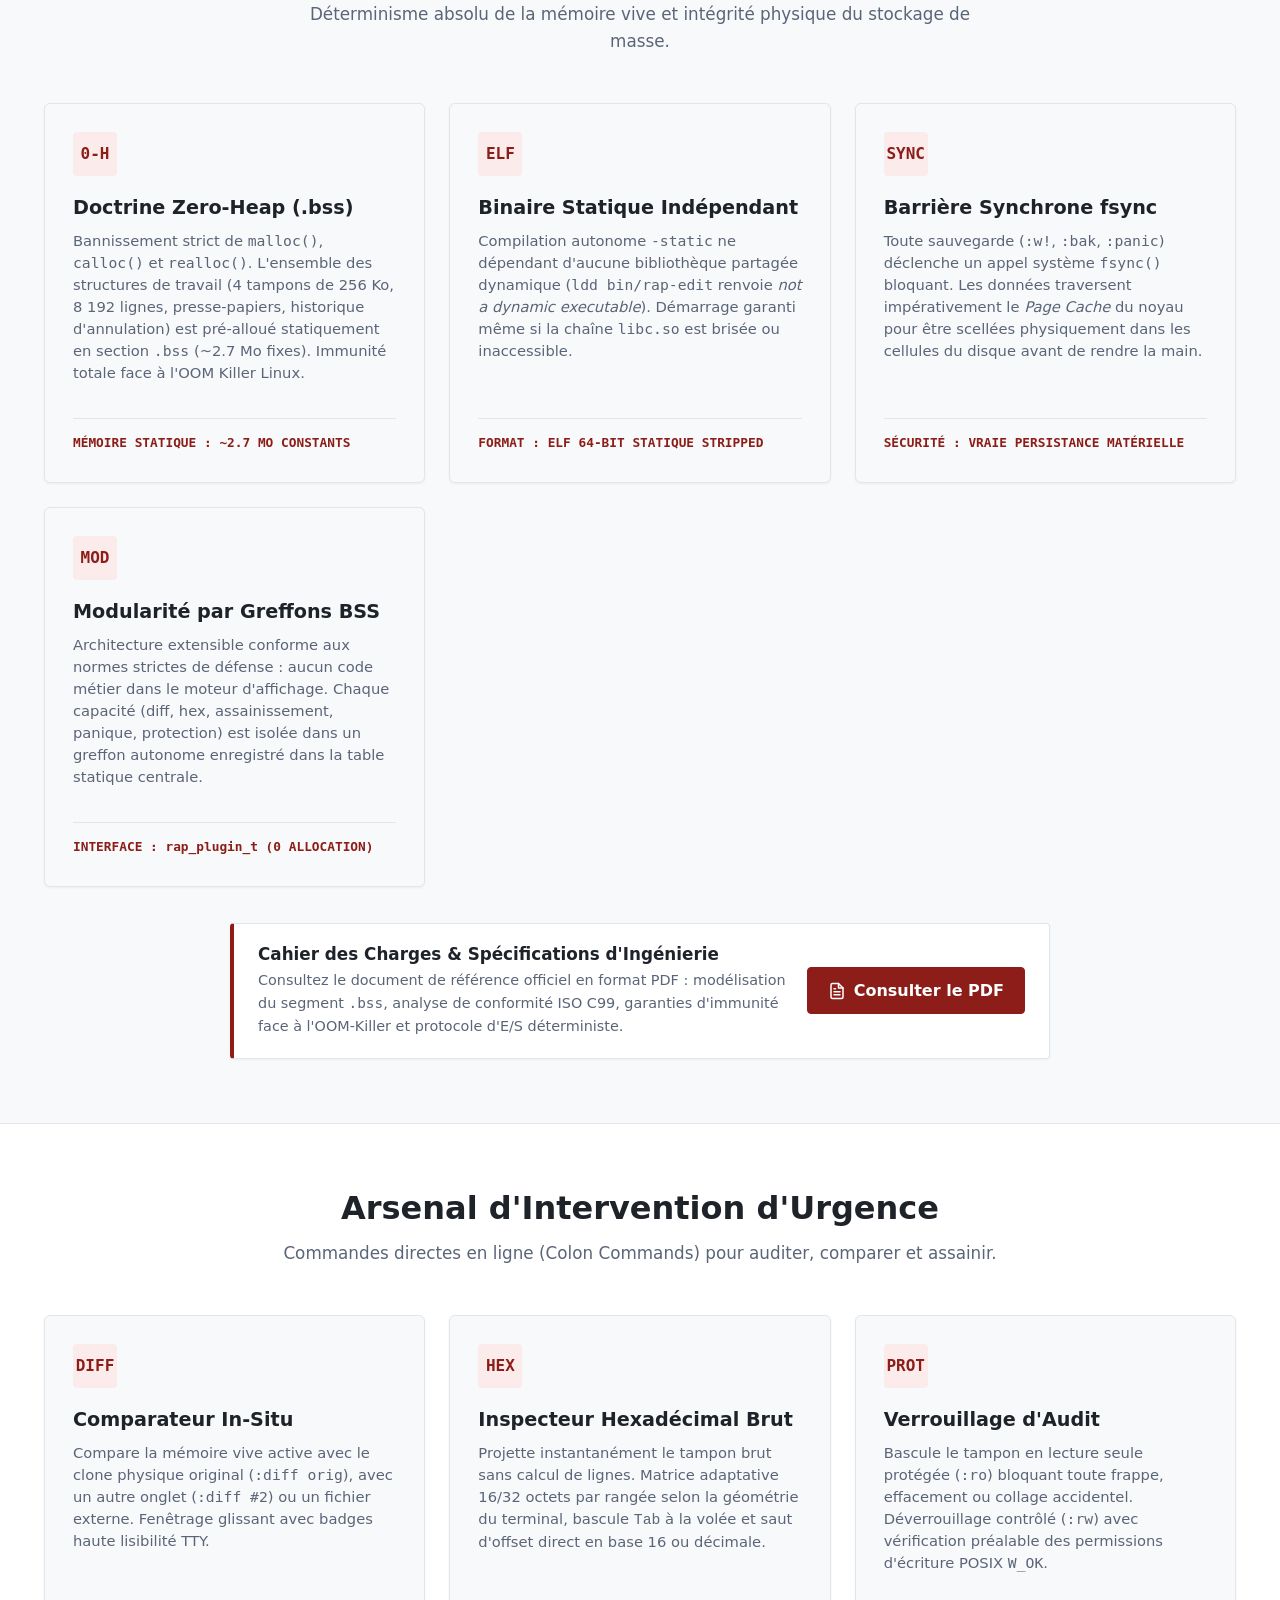
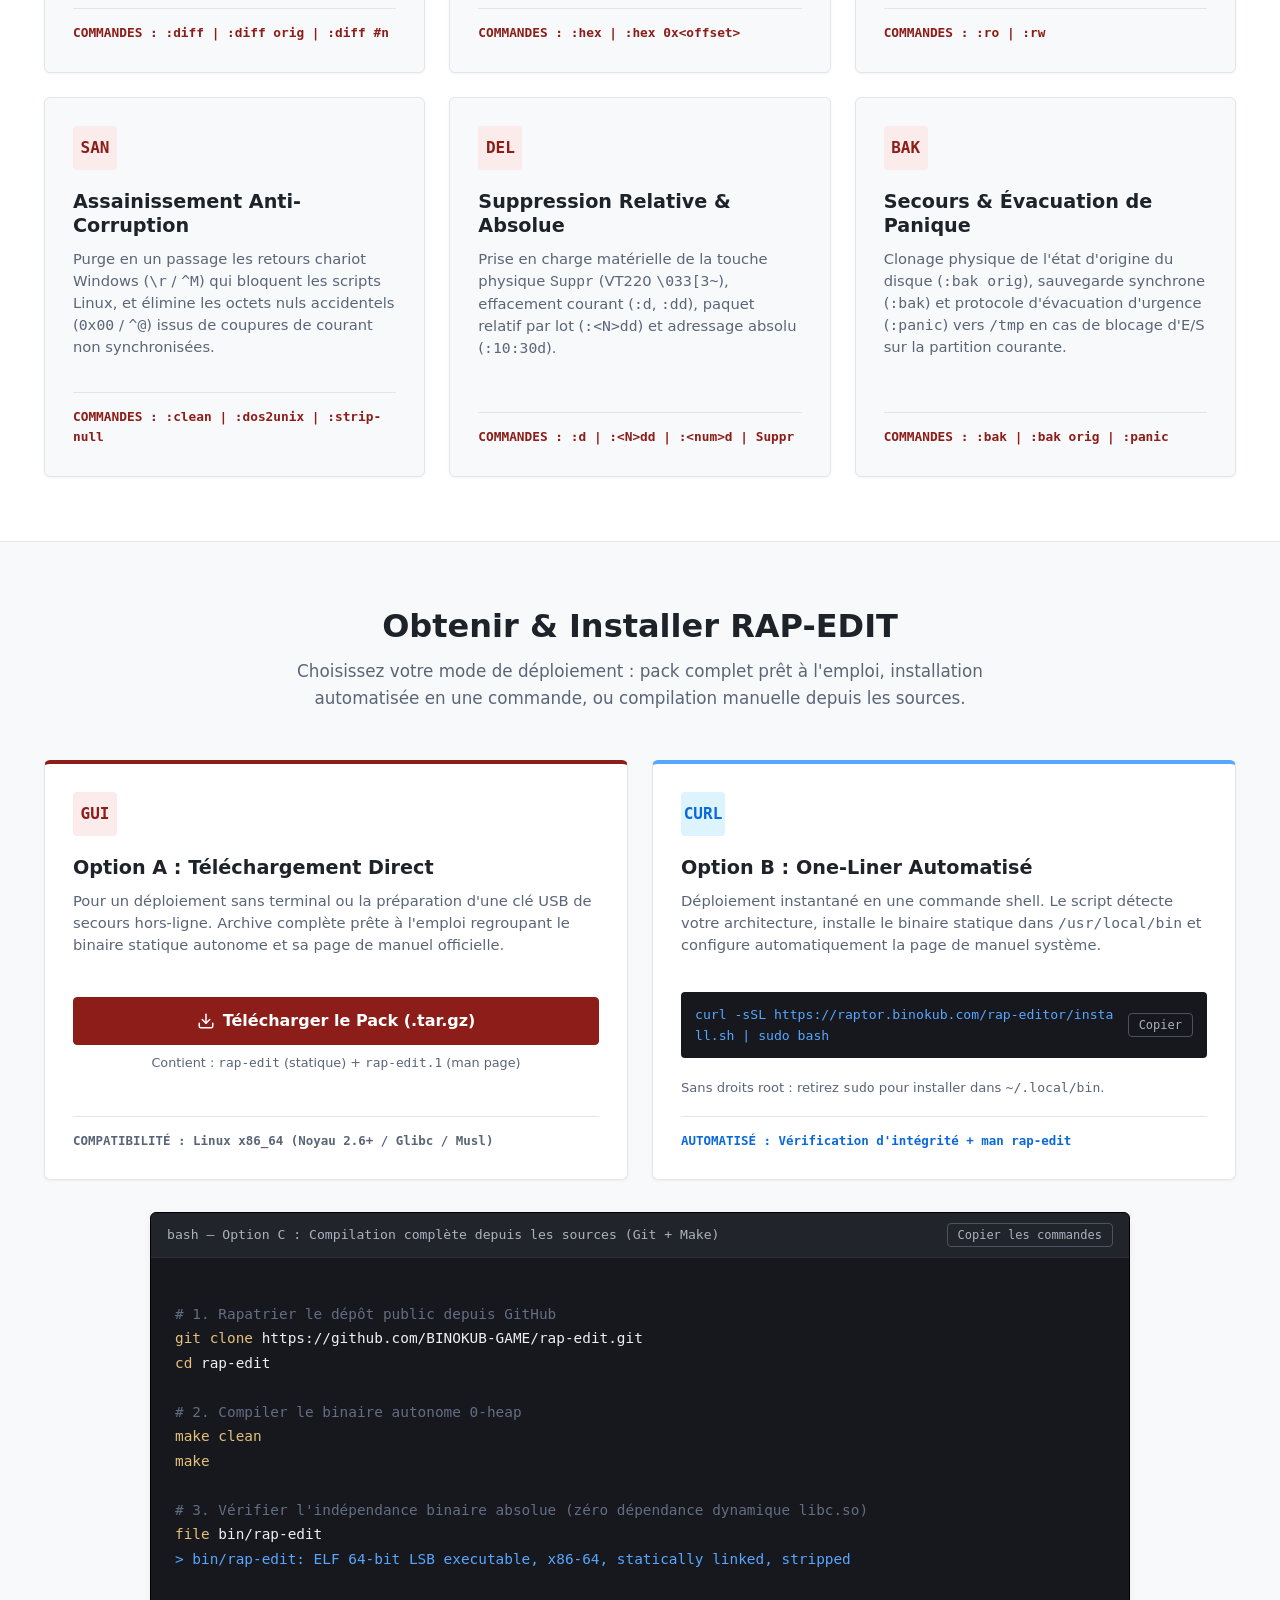
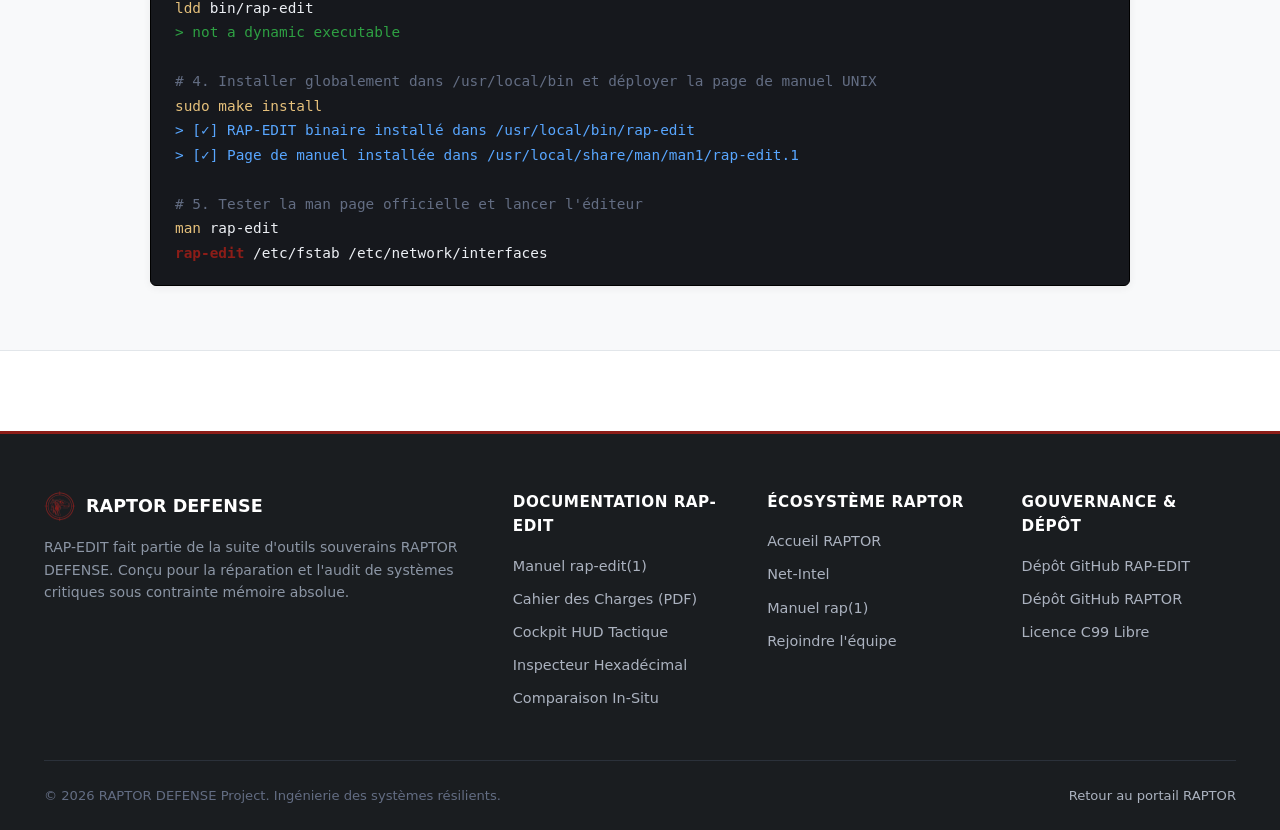
==== commit f19c590f: "ajout du papier blanc ajout du papier blanc" ====
--- a/docs/rap-editor/index.html
+++ b/docs/rap-editor/index.html
@@ -1,16 +1,18 @@
 <!-- ==========================================================================
  * NOM DU SCRIPT   : docs/rap-editor/index.html
- * RÉVISION        : Rev 1.3 (2026-11-02)
+ * RÉVISION        : Rev 1.4 (2026-11-02)
  * PROJET          : RAPTOR DEFENSE v2.0 // Vitrine & Manifeste RAP-EDIT
  * RESPONSABILITÉ  : Page d'accueil officielle du compagnon de sauvetage RAP-EDIT.
  *                   Présentation de la doctrine 0-heap, simulation du Cockpit HUD,
- *                   grille des 6 modules de crise et téléchargement unifié.
+ *                   grille des 6 modules de crise, téléchargement et accès au PDF.
  *
- * BLOC DESCRIPTIF DES NOUVELLES INTÉGRATIONS (Rev 1.3) :
- *   - Élagage du bouton de binaire brut orphelin dans l'Option A pour supprimer
- *     toute ambiguïté : distribution ciblée sur l'archive complète .tar.gz
- *     (embarquant le binaire statique autonome et sa page de manuel rap-edit.1).
- *   - Conservation du One-Liner curl / install.sh et de la compilation Git.
+ * BLOC DESCRIPTIF DES NOUVELLES INTÉGRATIONS (Rev 1.4) :
+ *   - Intégration du lien direct vers le document officiel 'rap-edit-specifications.pdf'
+ *     (Cahier des charges & Spécifications d'ingénierie 0-Heap) :
+ *     * Bouton d'accès direct dans la barre d'actions Hero (.raptor-hero-actions).
+ *     * Encart dédié de consultation technique sous les piliers d'architecture (.raptor-join-banner).
+ *     * Entrée directe dans la colonne documentation du pied de page (.footer-col).
+ *   - Maintien du bouton de téléchargement unique du pack .tar.gz et du One-Liner curl.
  * ========================================================================== -->
 <!DOCTYPE html>
 <html lang="fr">
@@ -78,6 +80,7 @@
             <div class="raptor-hero-actions">
                 <a href="#deploiement" class="btn-primary">Obtenir RAP-EDIT (Téléchargement &amp; Curl)</a>
                 <a href="man.html" class="btn-secondary">Consulter la Man Page rap-edit(1)</a>
+                <a href="rap-edit-specifications.pdf" target="_blank" rel="noopener" class="btn-secondary">Spécifications &amp; Architecture (PDF)</a>
                 <a href="#cockpit" class="btn-secondary">Explorer le Cockpit HUD</a>
             </div>
 
@@ -127,7 +130,7 @@
     </section>
 
     <!-- ======================================================================
-         4. LES 4 PILIERS D'INGÉNIERIE SOUVERAINE
+         4. LES 4 PILIERS D'INGÉNIERIE SOUVERAINE & PAPIER TECHNIQUE
          ====================================================================== -->
     <section class="raptor-section" style="background-color: var(--color-bg-surface); border-top: 1px solid var(--color-border); border-bottom: 1px solid var(--color-border);">
         <div class="container">
@@ -181,6 +184,26 @@
                     <div class="card-footer-tag">INTERFACE : rap_plugin_t (0 ALLOCATION)</div>
                 </div>
             </div>
+
+            <!-- Encart d'audit formel : Téléchargement du papier technique PDF -->
+            <div class="raptor-join-banner" style="margin-top: 36px; border-left-color: var(--color-primary-red);">
+                <div class="raptor-join-content">
+                    <h3>Cahier des Charges &amp; Spécifications d'Ingénierie</h3>
+                    <p>
+                        Consultez le document de référence officiel en format PDF : modélisation du segment <code>.bss</code>, analyse de conformité ISO C99, garanties d'immunité face à l'OOM-Killer et protocole d'E/S déterministe.
+                    </p>
+                </div>
+                <a href="rap-edit-specifications.pdf" target="_blank" rel="noopener" class="btn-primary" style="white-space: nowrap; gap: 8px;">
+                    <svg width="18" height="18" viewBox="0 0 24 24" fill="none" stroke="currentColor" stroke-width="2" stroke-linecap="round" stroke-linejoin="round">
+                        <path d="M14 2H6a2 2 0 0 0-2 2v16a2 2 0 0 0 2 2h12a2 2 0 0 0 2-2V8z"></path>
+                        <polyline points="14 2 14 8 20 8"></polyline>
+                        <line x1="16" y1="13" x2="8" y2="13"></line>
+                        <line x1="16" y1="17" x2="8" y2="17"></line>
+                        <polyline points="10 9 9 9 8 9"></polyline>
+                    </svg>
+                    Consulter le PDF
+                </a>
+            </div>
         </div>
     </section>
 
@@ -267,7 +290,7 @@
                 <p>Choisissez votre mode de déploiement : pack complet prêt à l'emploi, installation automatisée en une commande, ou compilation manuelle depuis les sources.</p>
             </div>
 
-            <!-- Grille Côte-à-Côte Épurée : Téléchargement Pack vs One-Liner Automatisé -->
+            <!-- Grille Côte-à-Côte : Téléchargement Pack vs One-Liner Automatisé -->
             <div class="cards-grid" style="margin-bottom: 32px;">
                 
                 <!-- Option A : Téléchargement direct Pack complet -->
@@ -379,6 +402,7 @@
                     <h5>Documentation RAP-EDIT</h5>
                     <ul>
                         <li><a href="man.html">Manuel rap-edit(1)</a></li>
+                        <li><a href="rap-edit-specifications.pdf" target="_blank" rel="noopener">Cahier des Charges (PDF)</a></li>
                         <li><a href="man.html#hud">Cockpit HUD Tactique</a></li>
                         <li><a href="man.html#hex">Inspecteur Hexadécimal</a></li>
                         <li><a href="man.html#diff">Comparaison In-Situ</a></li>
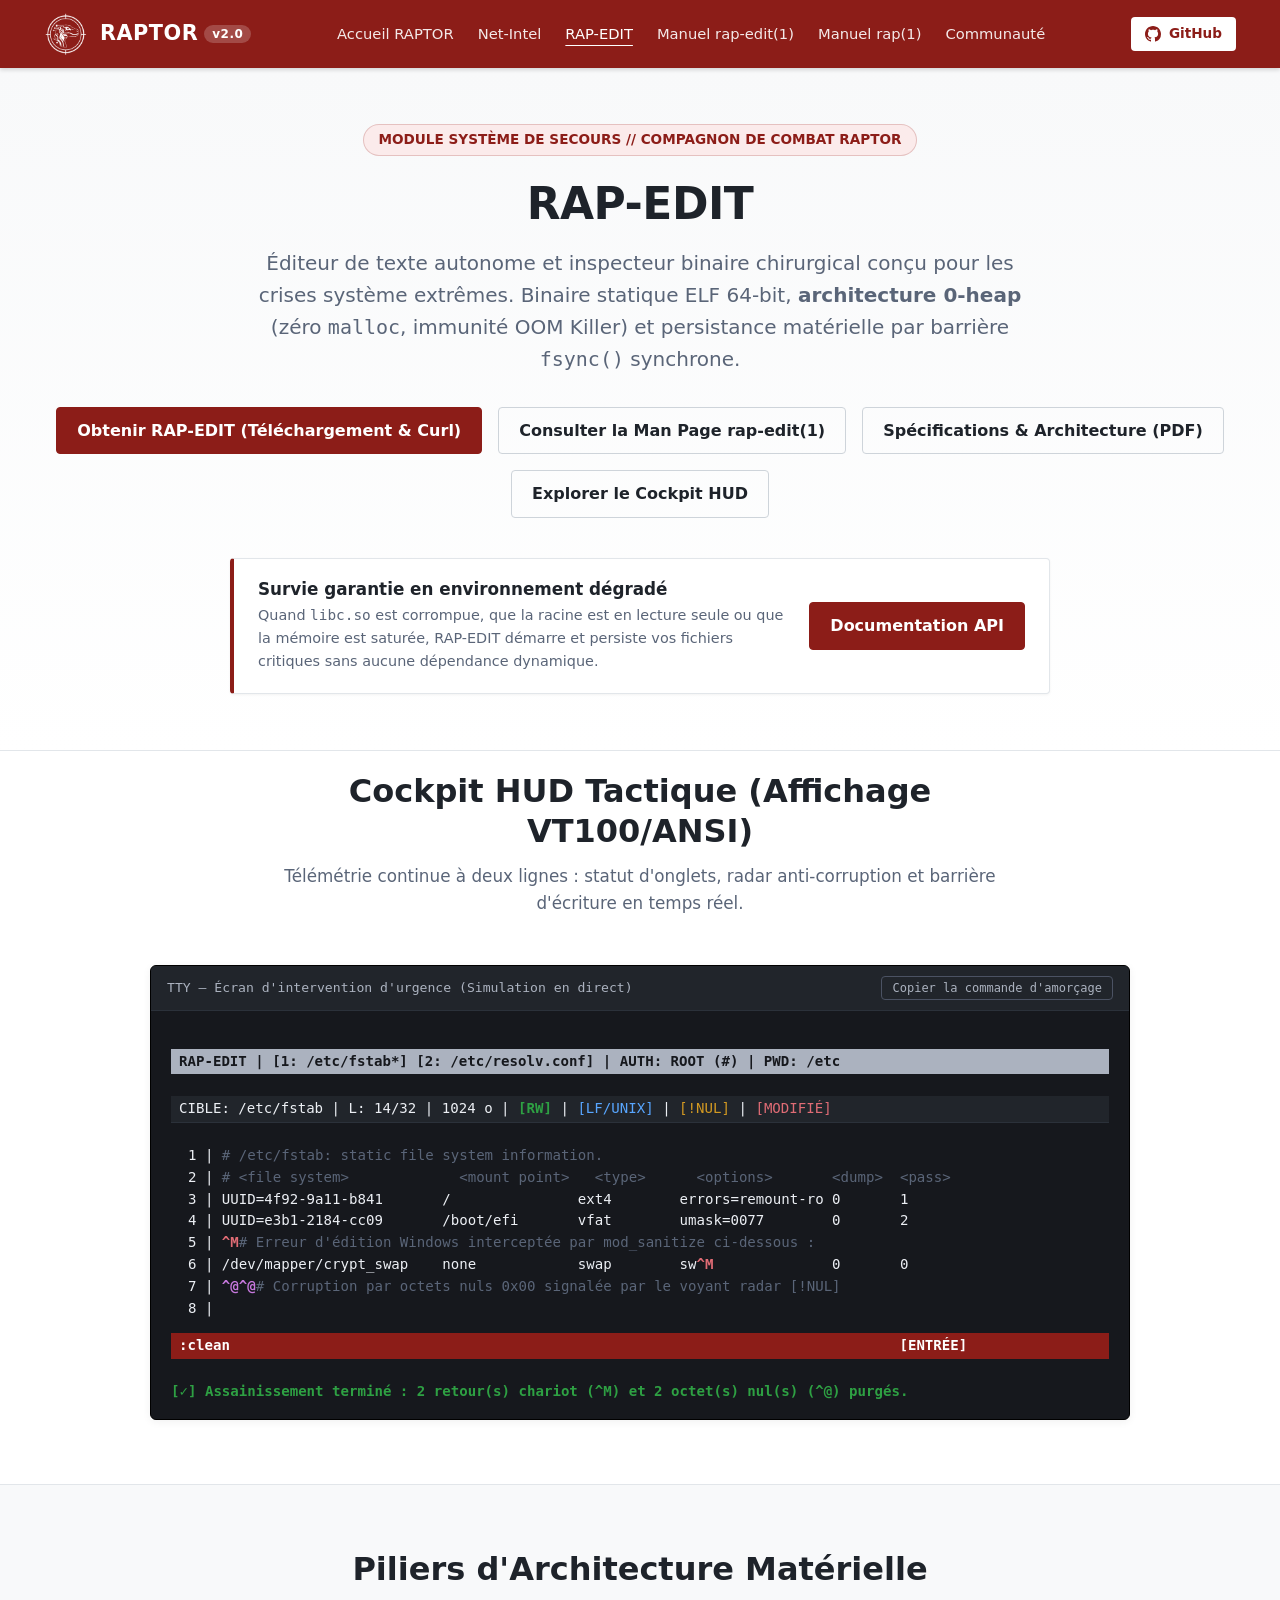
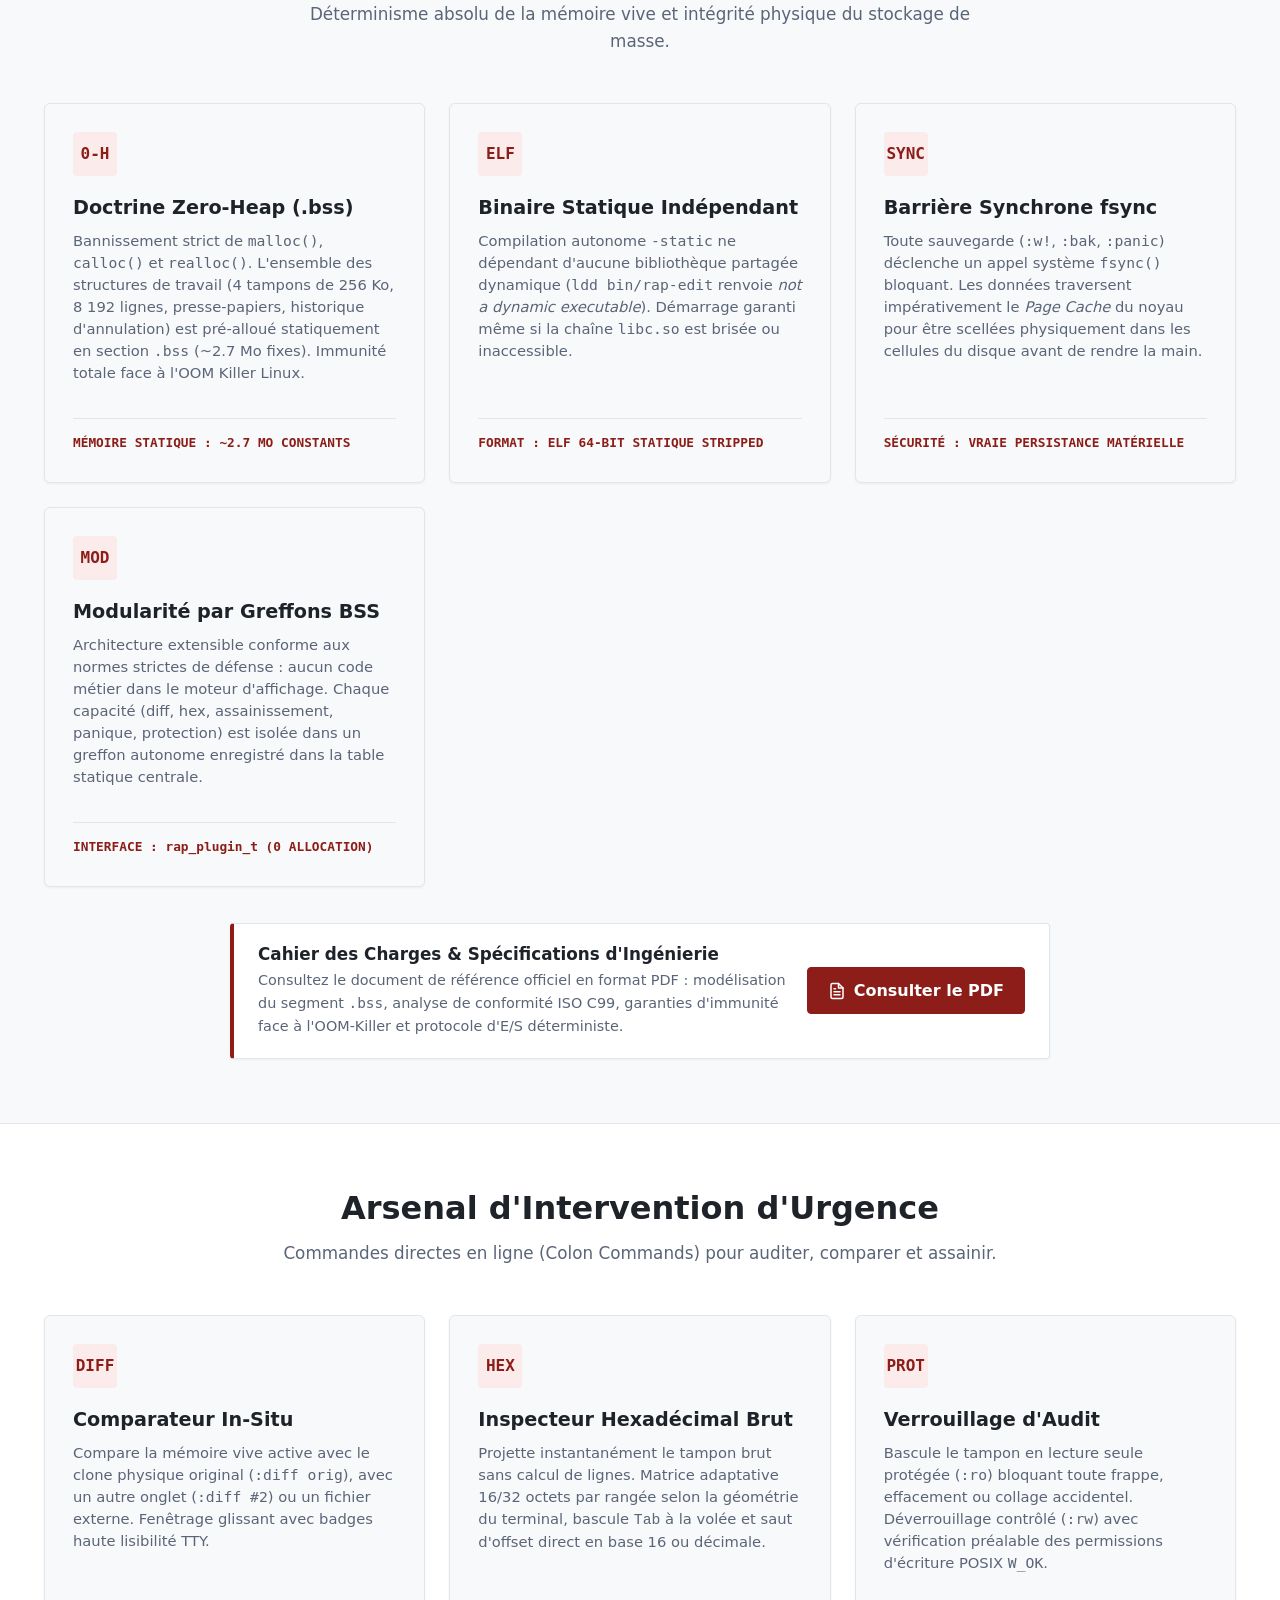
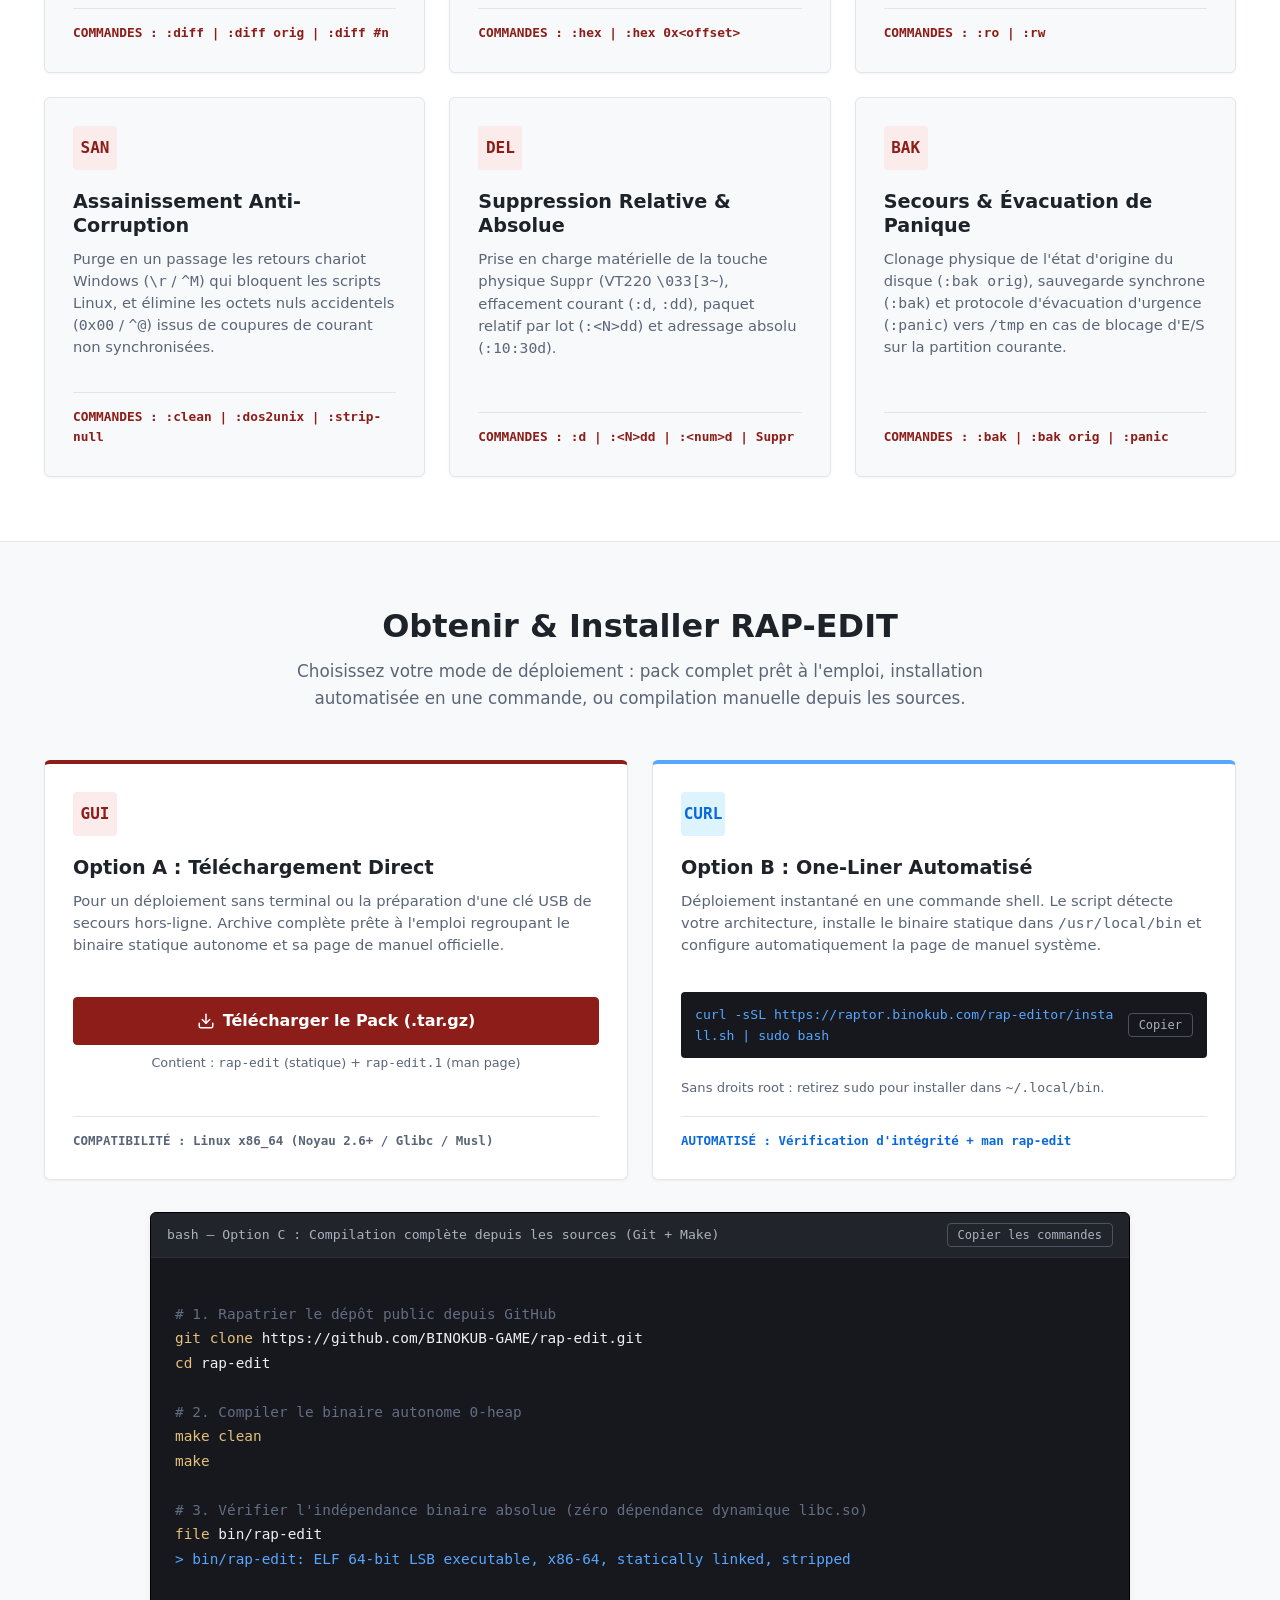
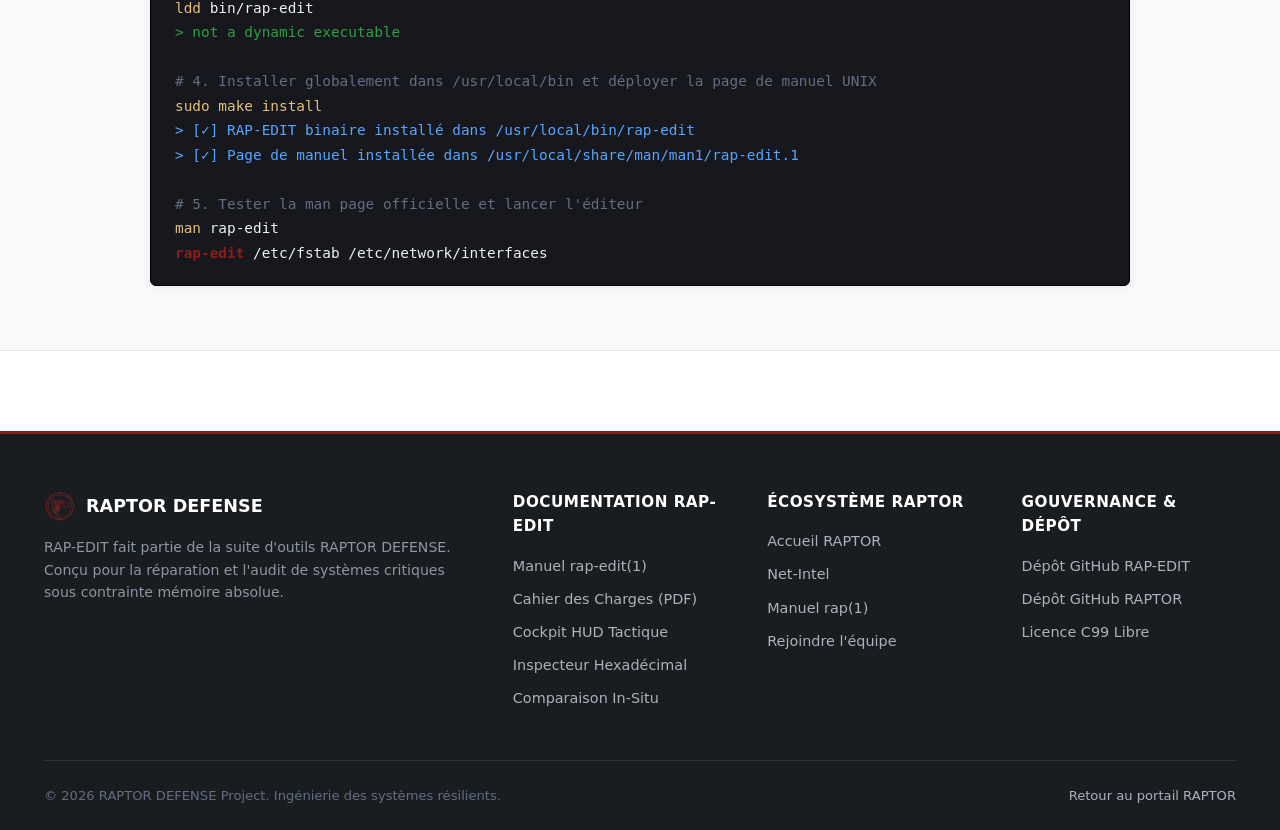
==== commit ae7adc33: "ajustement ajustement" ====
--- a/docs/rap-editor/index.html
+++ b/docs/rap-editor/index.html
@@ -393,7 +393,7 @@
                         <span style="color: #FFFFFF; font-weight: 700; font-size: 1.1rem;">RAPTOR DEFENSE</span>
                     </div>
                     <p style="font-size: 0.88rem; line-height: 1.6; color: #8C96A5;">
-                        RAP-EDIT fait partie de la suite d'outils souverains RAPTOR DEFENSE.
+                        RAP-EDIT fait partie de la suite d'outils RAPTOR DEFENSE.
                         Conçu pour la réparation et l'audit de systèmes critiques sous contrainte mémoire absolue.
                     </p>
                 </div>
